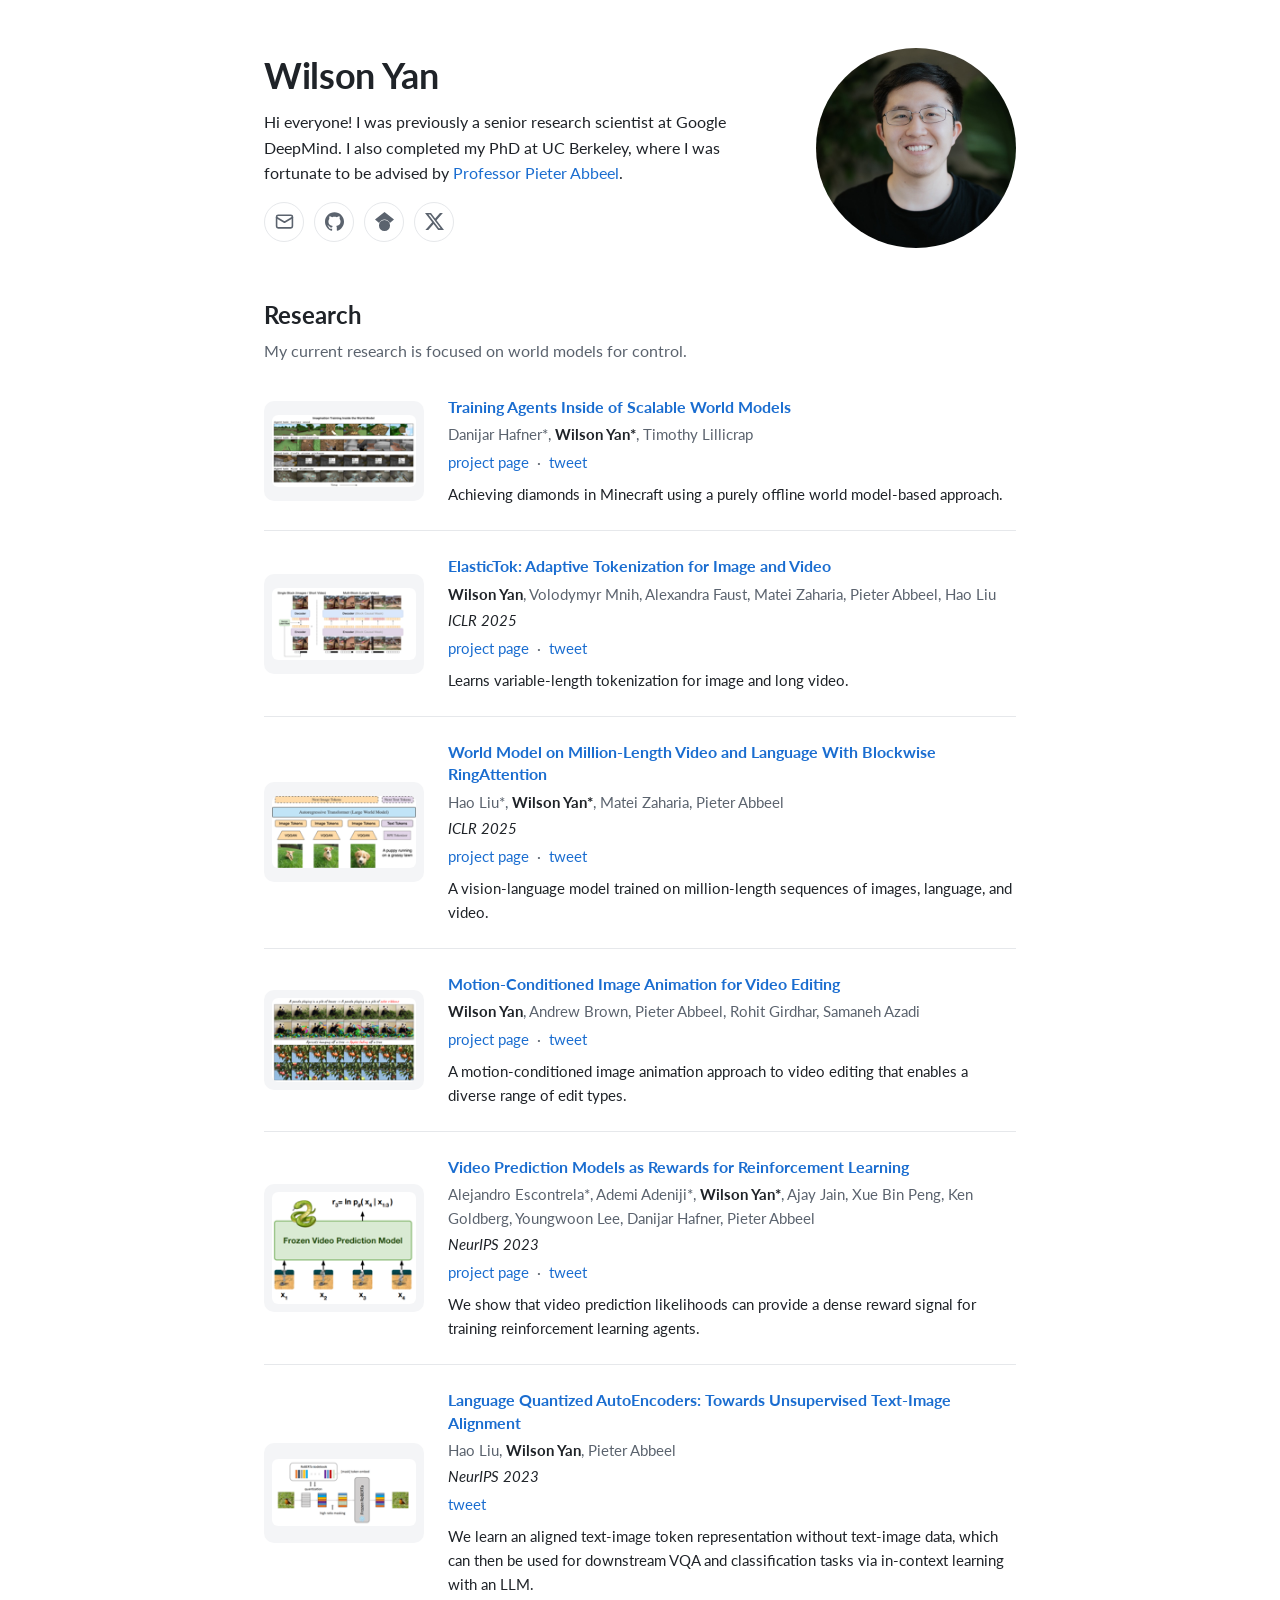
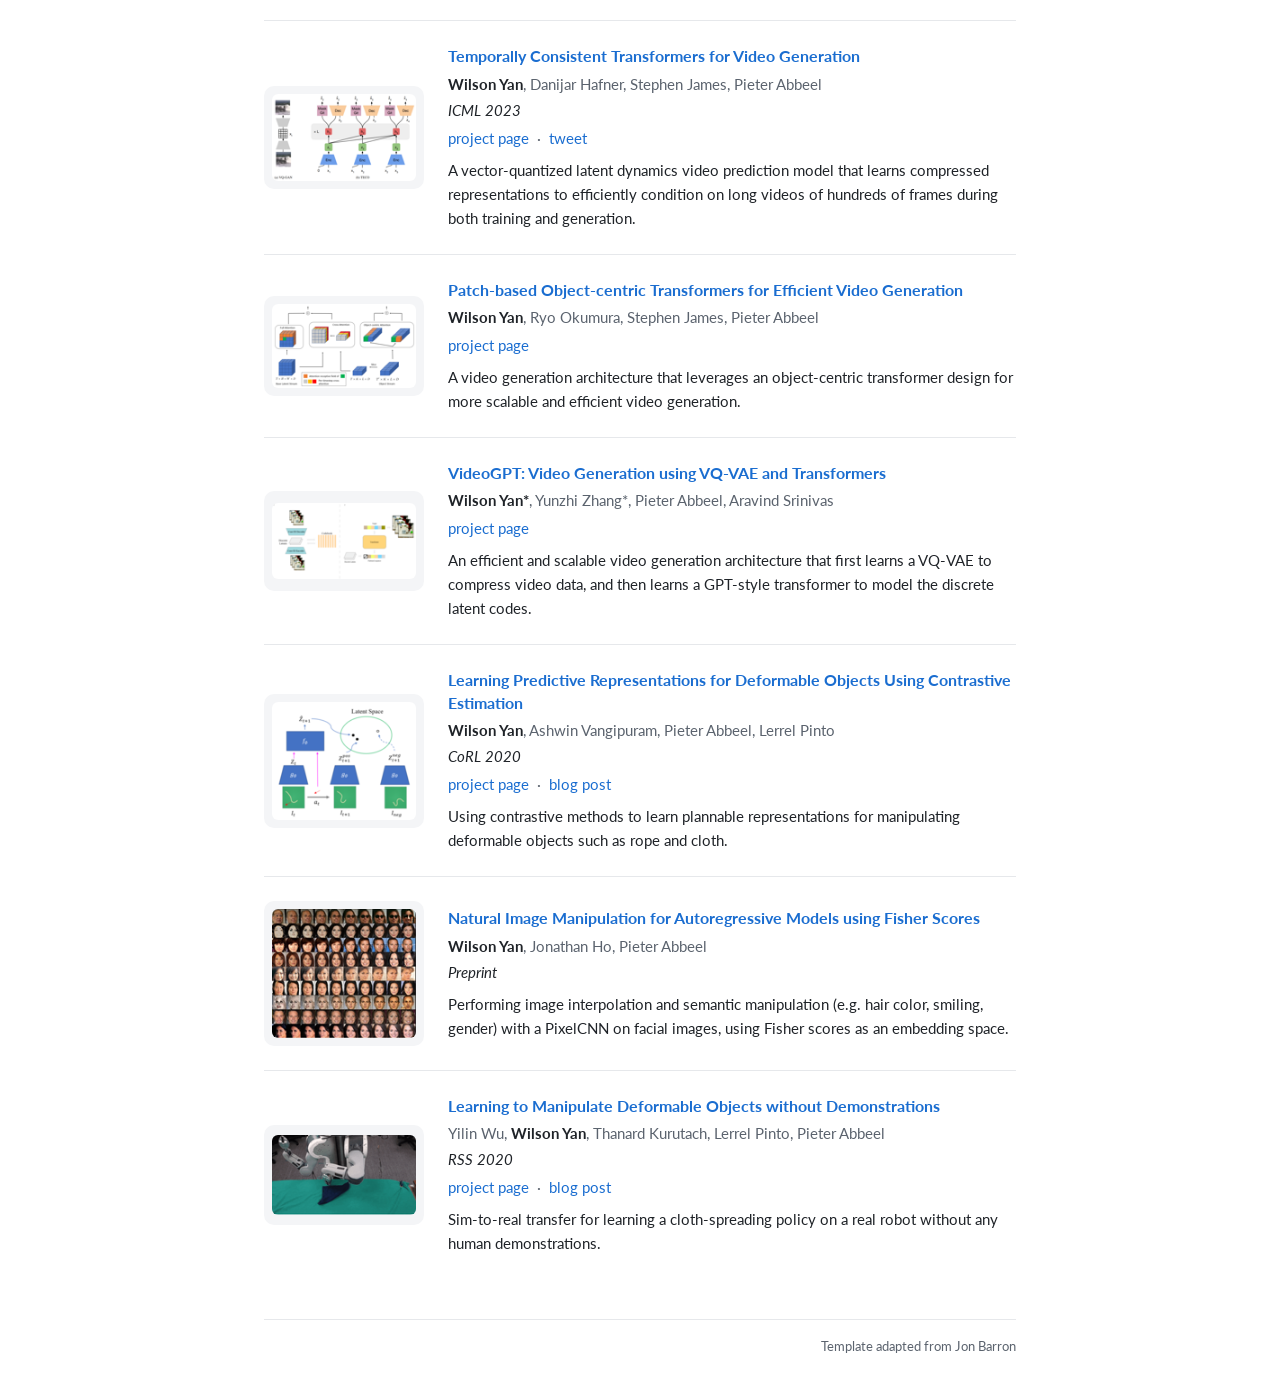
==== index.html @ 6ba3d4bd "Use icon buttons for contact links Co-Authored-By: Claude Opus 5.5 <noreply@anthropic.com>" ====
<!DOCTYPE html>
<html lang="en">
<head>
  <meta charset="UTF-8">
  <meta name="viewport" content="width=device-width, initial-scale=1">
  <title>Wilson Yan</title>
  <meta name="author" content="Wilson Yan">
  <meta name="description" content="Wilson Yan — research on world models, video generation, and control.">
  <meta name="color-scheme" content="light dark">

  <link rel="preconnect" href="https://fonts.googleapis.com">
  <link rel="preconnect" href="https://fonts.gstatic.com" crossorigin>
  <link href="https://fonts.googleapis.com/css2?family=Lato:ital,wght@0,400;0,700;1,400&display=swap" rel="stylesheet">
  <link rel="stylesheet" href="stylesheet.css">
</head>

<body>
  <main class="page">

    <header class="intro">
      <div class="intro-text">
        <h1>Wilson Yan</h1>
        <p>
          Hi everyone! I was previously a senior research scientist at Google DeepMind. I also completed my PhD at UC Berkeley, where I was fortunate to be advised by <a href="https://people.eecs.berkeley.edu/~pabbeel/">Professor Pieter Abbeel</a>.
        </p>
        <ul class="links">
          <li>
            <a href="mailto:wilson1.yan@berkeley.edu" aria-label="Email" title="Email">
              <svg viewBox="0 0 24 24" fill="none" stroke="currentColor" stroke-width="2" stroke-linecap="round" stroke-linejoin="round" aria-hidden="true"><rect x="2" y="4" width="20" height="16" rx="2"/><path d="m22 7-10 6L2 7"/></svg>
            </a>
          </li>
          <li>
            <a href="https://github.com/wilson1yan" aria-label="GitHub" title="GitHub">
              <svg viewBox="0 0 24 24" fill="currentColor" aria-hidden="true"><path d="M12 .297c-6.63 0-12 5.373-12 12 0 5.303 3.438 9.8 8.205 11.385.6.113.82-.258.82-.577 0-.285-.01-1.04-.015-2.04-3.338.724-4.042-1.61-4.042-1.61C4.422 18.07 3.633 17.7 3.633 17.7c-1.087-.744.084-.729.084-.729 1.205.084 1.838 1.236 1.838 1.236 1.07 1.835 2.809 1.305 3.495.998.108-.776.417-1.305.76-1.605-2.665-.3-5.466-1.332-5.466-5.93 0-1.31.465-2.38 1.235-3.22-.135-.303-.54-1.523.105-3.176 0 0 1.005-.322 3.3 1.23.96-.267 1.98-.399 3-.405 1.02.006 2.04.138 3 .405 2.28-1.552 3.285-1.23 3.285-1.23.645 1.653.24 2.873.12 3.176.765.84 1.23 1.91 1.23 3.22 0 4.61-2.805 5.625-5.475 5.92.42.36.81 1.096.81 2.22 0 1.606-.015 2.896-.015 3.286 0 .315.21.69.825.57C20.565 22.092 24 17.592 24 12.297c0-6.627-5.373-12-12-12"/></svg>
            </a>
          </li>
          <li>
            <a href="https://scholar.google.com/citations?user=tR2Qw0YAAAAJ&amp;hl=en" aria-label="Google Scholar" title="Google Scholar">
              <svg viewBox="0 0 24 24" fill="currentColor" aria-hidden="true"><path d="M5.242 13.769 0 9.5 12 0l12 9.5-5.242 4.269C17.548 11.249 14.978 9.5 12 9.5c-2.977 0-5.548 1.748-6.758 4.269zM12 10a7 7 0 1 0 0 14 7 7 0 0 0 0-14z"/></svg>
            </a>
          </li>
          <li>
            <a href="https://x.com/wilson1yan" aria-label="X (Twitter)" title="X (Twitter)">
              <svg viewBox="0 0 24 24" fill="currentColor" aria-hidden="true"><path d="M18.901 1.153h3.68l-8.04 9.19L24 22.846h-7.406l-5.8-7.584-6.638 7.584H.474l8.6-9.83L0 1.154h7.594l5.243 6.932ZM17.61 20.644h2.039L6.486 3.24H4.298Z"/></svg>
            </a>
          </li>
        </ul>
      </div>
      <div class="photo">
        <a href="images/WilsonYan5.jpg"><img src="images/WilsonYan5_600.jpg" alt="Photo of Wilson Yan" width="200" height="200"></a>
      </div>
    </header>

    <section>
      <h2>Research</h2>
      <p class="section-intro">My current research is focused on world models for control.</p>

      <ul class="papers">

        <li class="paper">
          <div class="thumb"><img src="images/dreamer4.png" alt="" loading="lazy"></div>
          <div class="paper-body">
            <a class="paper-title" href="https://arxiv.org/abs/2509.24527">Training Agents Inside of Scalable World Models</a>
            <p class="authors">
              <a href="https://danijar.com/">Danijar Hafner*</a>,
              <span class="me">Wilson Yan*</span>,
              <a href="https://contrastiveconvergence.net/">Timothy Lillicrap</a>
            </p>
            <p class="paper-links">
              <a href="https://danijar.com/project/dreamer4/">project page</a><a href="https://x.com/danijarh/status/1973072288351396320">tweet</a>
            </p>
            <p class="summary">Achieving diamonds in Minecraft using a purely offline world model-based approach.</p>
          </div>
        </li>

        <li class="paper">
          <div class="thumb"><img src="images/elastictok.png" alt="" loading="lazy"></div>
          <div class="paper-body">
            <a class="paper-title" href="https://arxiv.org/abs/2410.08368">ElasticTok: Adaptive Tokenization for Image and Video</a>
            <p class="authors">
              <span class="me">Wilson Yan</span>,
              <a href="https://x.com/VladMnih">Volodymyr Mnih</a>,
              <a href="https://www.afaust.info/">Alexandra Faust</a>,
              <a href="https://people.eecs.berkeley.edu/~matei/">Matei Zaharia</a>,
              <a href="https://people.eecs.berkeley.edu/~pabbeel/">Pieter Abbeel</a>,
              <a href="https://www.haoliu.site/">Hao Liu</a>
            </p>
            <p class="venue">ICLR 2025</p>
            <p class="paper-links">
              <a href="https://largeworldmodel.github.io/elastictok">project page</a><a href="https://x.com/wilson1yan/status/1845857113723326652">tweet</a>
            </p>
            <p class="summary">Learns variable-length tokenization for image and long video.</p>
          </div>
        </li>

        <li class="paper">
          <div class="thumb"><img src="images/lwm.png" alt="" loading="lazy"></div>
          <div class="paper-body">
            <a class="paper-title" href="https://arxiv.org/abs/2402.08268">World Model on Million-Length Video and Language With Blockwise RingAttention</a>
            <p class="authors">
              <a href="https://www.haoliu.site/">Hao Liu*</a>,
              <span class="me">Wilson Yan*</span>,
              <a href="https://people.eecs.berkeley.edu/~matei/">Matei Zaharia</a>,
              <a href="https://people.eecs.berkeley.edu/~pabbeel/">Pieter Abbeel</a>
            </p>
            <p class="venue">ICLR 2025</p>
            <p class="paper-links">
              <a href="https://largeworldmodel.github.io/lwm">project page</a><a href="https://twitter.com/haoliuhl/status/1757828392362389999">tweet</a>
            </p>
            <p class="summary">A vision-language model trained on million-length sequences of images, language, and video.</p>
          </div>
        </li>

        <li class="paper">
          <div class="thumb"><img src="images/MoCA.png" alt="" loading="lazy"></div>
          <div class="paper-body">
            <a class="paper-title" href="https://arxiv.org/abs/2311.18827">Motion-Conditioned Image Animation for Video Editing</a>
            <p class="authors">
              <span class="me">Wilson Yan</span>,
              <a href="https://www.robots.ox.ac.uk/~abrown/">Andrew Brown</a>,
              <a href="https://people.eecs.berkeley.edu/~pabbeel/">Pieter Abbeel</a>,
              <a href="https://rohitgirdhar.github.io/">Rohit Girdhar</a>,
              <a href="https://scholar.google.com/citations?user=X0EXfT8AAAAJ&amp;hl=en">Samaneh Azadi</a>
            </p>
            <p class="paper-links">
              <a href="https://facebookresearch.github.io/MoCA/">project page</a><a href="https://twitter.com/wilson1yan/status/1730661144803897789">tweet</a>
            </p>
            <p class="summary">A motion-conditioned image animation approach to video editing that enables a diverse range of edit types.</p>
          </div>
        </li>

        <li class="paper">
          <div class="thumb"><img src="images/VIPER.png" alt="" loading="lazy"></div>
          <div class="paper-body">
            <a class="paper-title" href="https://arxiv.org/abs/2305.14343">Video Prediction Models as Rewards for Reinforcement Learning</a>
            <p class="authors">
              <a href="https://www.escontrela.me/">Alejandro Escontrela*</a>,
              <a href="https://ademiadeniji.github.io/">Ademi Adeniji*</a>,
              <span class="me">Wilson Yan*</span>,
              <a href="https://www.ajayjain.net/">Ajay Jain</a>,
              <a href="https://xbpeng.github.io/">Xue Bin Peng</a>,
              <a href="https://goldberg.berkeley.edu/">Ken Goldberg</a>,
              <a href="https://youngwoon.github.io/">Youngwoon Lee</a>,
              <a href="https://danijar.com/">Danijar Hafner</a>,
              <a href="https://people.eecs.berkeley.edu/~pabbeel/">Pieter Abbeel</a>
            </p>
            <p class="venue">NeurIPS 2023</p>
            <p class="paper-links">
              <a href="https://www.escontrela.me/viper/">project page</a><a href="https://twitter.com/AleEscontrela/status/1661363555495710721">tweet</a>
            </p>
            <p class="summary">We show that video prediction likelihoods can provide a dense reward signal for training reinforcement learning agents.</p>
          </div>
        </li>

        <li class="paper">
          <div class="thumb"><img src="images/LQAE.png" alt="" loading="lazy"></div>
          <div class="paper-body">
            <a class="paper-title" href="https://arxiv.org/abs/2302.00902">Language Quantized AutoEncoders: Towards Unsupervised Text-Image Alignment</a>
            <p class="authors">
              <a href="https://haoliu.site/">Hao Liu</a>,
              <span class="me">Wilson Yan</span>,
              <a href="https://people.eecs.berkeley.edu/~pabbeel/">Pieter Abbeel</a>
            </p>
            <p class="venue">NeurIPS 2023</p>
            <p class="paper-links">
              <a href="https://twitter.com/haoliuhl/status/1625273748629901312">tweet</a>
            </p>
            <p class="summary">We learn an aligned text-image token representation without text-image data, which can then be used for downstream VQA and classification tasks via in-context learning with an LLM.</p>
          </div>
        </li>

        <li class="paper">
          <div class="thumb"><img src="images/TECO.png" alt="" loading="lazy"></div>
          <div class="paper-body">
            <a class="paper-title" href="https://arxiv.org/abs/2210.02396">Temporally Consistent Transformers for Video Generation</a>
            <p class="authors">
              <span class="me">Wilson Yan</span>,
              <a href="https://danijar.com/">Danijar Hafner</a>,
              <a href="https://stepjam.github.io/">Stephen James</a>,
              <a href="https://people.eecs.berkeley.edu/~pabbeel/">Pieter Abbeel</a>
            </p>
            <p class="venue">ICML 2023</p>
            <p class="paper-links">
              <a href="teco/index.html">project page</a><a href="https://twitter.com/WilsonYan8/status/1578424234727964682">tweet</a>
            </p>
            <p class="summary">A vector-quantized latent dynamics video prediction model that learns compressed representations to efficiently condition on long videos of hundreds of frames during both training and generation.</p>
          </div>
        </li>

        <li class="paper">
          <div class="thumb"><img src="images/POVT.png" alt="" loading="lazy"></div>
          <div class="paper-body">
            <a class="paper-title" href="https://arxiv.org/abs/2206.04003">Patch-based Object-centric Transformers for Efficient Video Generation</a>
            <p class="authors">
              <span class="me">Wilson Yan</span>,
              <a href="https://www.linkedin.com/in/ryo-okumura-408010119/">Ryo Okumura</a>,
              <a href="https://stepjam.github.io/">Stephen James</a>,
              <a href="https://people.eecs.berkeley.edu/~pabbeel/">Pieter Abbeel</a>
            </p>
            <p class="paper-links">
              <a href="https://sites.google.com/view/povt-public">project page</a>
            </p>
            <p class="summary">A video generation architecture that leverages an object-centric transformer design for more scalable and efficient video generation.</p>
          </div>
        </li>

        <li class="paper">
          <div class="thumb"><img src="images/VideoGPT.png" alt="" loading="lazy"></div>
          <div class="paper-body">
            <a class="paper-title" href="https://arxiv.org/abs/2104.10157">VideoGPT: Video Generation using VQ-VAE and Transformers</a>
            <p class="authors">
              <span class="me">Wilson Yan*</span>,
              <a href="https://zzyunzhi.github.io/">Yunzhi Zhang*</a>,
              <a href="https://people.eecs.berkeley.edu/~pabbeel/">Pieter Abbeel</a>,
              <a href="https://people.eecs.berkeley.edu/~aravind/">Aravind Srinivas</a>
            </p>
            <p class="paper-links">
              <a href="videogpt/index.html">project page</a>
            </p>
            <p class="summary">An efficient and scalable video generation architecture that first learns a VQ-VAE to compress video data, and then learns a GPT-style transformer to model the discrete latent codes.</p>
          </div>
        </li>

        <li class="paper">
          <div class="thumb"><img src="images/rsz_contrastive_mpc.png" alt="" loading="lazy"></div>
          <div class="paper-body">
            <a class="paper-title" href="https://arxiv.org/abs/2003.05436">Learning Predictive Representations for Deformable Objects Using Contrastive Estimation</a>
            <p class="authors">
              <span class="me">Wilson Yan</span>,
              <a href="https://www.linkedin.com/in/ashwin-vangipuram-06606116a/">Ashwin Vangipuram</a>,
              <a href="https://people.eecs.berkeley.edu/~pabbeel/">Pieter Abbeel</a>,
              <a href="https://cs.nyu.edu/~lp91/">Lerrel Pinto</a>
            </p>
            <p class="venue">CoRL 2020</p>
            <p class="paper-links">
              <a href="https://sites.google.com/view/contrastive-predictive-model/home">project page</a><a href="https://bair.berkeley.edu/blog/2020/05/05/fabrics/">blog post</a>
            </p>
            <p class="summary">Using contrastive methods to learn plannable representations for manipulating deformable objects such as rope and cloth.</p>
          </div>
        </li>

        <li class="paper">
          <div class="thumb"><img src="images/rsz_fisher_score.png" alt="" loading="lazy"></div>
          <div class="paper-body">
            <a class="paper-title" href="https://arxiv.org/abs/1912.05015">Natural Image Manipulation for Autoregressive Models using Fisher Scores</a>
            <p class="authors">
              <span class="me">Wilson Yan</span>,
              <a href="http://www.jonathanho.me/">Jonathan Ho</a>,
              <a href="https://people.eecs.berkeley.edu/~pabbeel/">Pieter Abbeel</a>
            </p>
            <p class="venue">Preprint</p>
            <p class="summary">Performing image interpolation and semantic manipulation (e.g. hair color, smiling, gender) with a PixelCNN on facial images, using Fisher scores as an embedding space.</p>
          </div>
        </li>

        <li class="paper">
          <div class="thumb"><img src="images/rsz_1deform_object.png" alt="" loading="lazy"></div>
          <div class="paper-body">
            <a class="paper-title" href="https://arxiv.org/abs/1910.13439">Learning to Manipulate Deformable Objects without Demonstrations</a>
            <p class="authors">
              <a href="http://yilinwu.net/">Yilin Wu</a>,
              <span class="me">Wilson Yan</span>,
              <a href="http://people.eecs.berkeley.edu/~thanard.kurutach/">Thanard Kurutach</a>,
              <a href="https://cs.nyu.edu/~lp91/">Lerrel Pinto</a>,
              <a href="https://people.eecs.berkeley.edu/~pabbeel/">Pieter Abbeel</a>
            </p>
            <p class="venue">RSS 2020</p>
            <p class="paper-links">
              <a href="https://sites.google.com/view/alternating-pick-and-place/home">project page</a><a href="https://bair.berkeley.edu/blog/2020/05/05/fabrics/">blog post</a>
            </p>
            <p class="summary">Sim-to-real transfer for learning a cloth-spreading policy on a real robot without any human demonstrations.</p>
          </div>
        </li>

      </ul>
    </section>

    <footer>
      Template adapted from <a href="https://jonbarron.info/">Jon Barron</a>
    </footer>

  </main>
</body>
</html>
---- stylesheet.css ----
:root {
  --bg: #ffffff;
  --text: #1f2328;
  --muted: #5b636e;
  --link: #1a6dd0;
  --link-hover: #e8841a;
  --border: #e6e8eb;
  --thumb-bg: #f4f5f7;
}

@media (prefers-color-scheme: dark) {
  :root {
    --bg: #15171a;
    --text: #e6e8eb;
    --muted: #9aa3ad;
    --link: #6aa9f0;
    --link-hover: #f2a24f;
    --border: #2a2e33;
    --thumb-bg: #1e2125;
  }
}

*,
*::before,
*::after {
  box-sizing: border-box;
}

html {
  -webkit-text-size-adjust: 100%;
}

body {
  margin: 0;
  background: var(--bg);
  color: var(--text);
  font-family: 'Lato', -apple-system, BlinkMacSystemFont, 'Segoe UI', Helvetica, Arial, sans-serif;
  font-size: 16px;
  line-height: 1.6;
}

a {
  color: var(--link);
  text-decoration: none;
  transition: color .15s ease;
}

a:hover,
a:focus {
  color: var(--link-hover);
}

img {
  max-width: 100%;
  height: auto;
  display: block;
}

.page {
  max-width: 800px;
  margin: 0 auto;
  padding: 48px 24px 40px;
}

/* ---------- Header ---------- */

.intro {
  display: flex;
  align-items: center;
  gap: 40px;
}

.intro-text {
  flex: 1;
  min-width: 0;
}

.intro h1 {
  margin: 0 0 12px;
  font-size: 36px;
  font-weight: 700;
  letter-spacing: -0.01em;
  line-height: 1.2;
}

.intro p {
  margin: 0 0 16px;
}

.photo {
  flex: 0 0 200px;
}

.photo img {
  width: 200px;
  height: 200px;
  object-fit: cover;
  border-radius: 50%;
}

.links {
  display: flex;
  flex-wrap: wrap;
  gap: 8px;
  margin: 0;
  padding: 0;
  list-style: none;
}

.links {
  gap: 10px;
}

.links a {
  display: inline-flex;
  align-items: center;
  justify-content: center;
  width: 40px;
  height: 40px;
  border: 1px solid var(--border);
  border-radius: 50%;
  color: var(--muted);
  transition: color .15s ease, border-color .15s ease, transform .15s ease;
}

.links a:hover,
.links a:focus {
  color: var(--link);
  border-color: var(--link);
  transform: translateY(-1px);
}

.links svg {
  width: 19px;
  height: 19px;
}

/* ---------- Sections ---------- */

h2 {
  margin: 48px 0 4px;
  font-size: 24px;
  font-weight: 700;
}

.section-intro {
  margin: 0 0 8px;
  color: var(--muted);
}

/* ---------- Papers ---------- */

.papers {
  list-style: none;
  margin: 0;
  padding: 0;
}

.paper {
  display: flex;
  align-items: center;
  gap: 24px;
  padding: 24px 0;
  border-bottom: 1px solid var(--border);
}

.paper:last-child {
  border-bottom: none;
}

.thumb {
  flex: 0 0 160px;
  display: flex;
  align-items: center;
  justify-content: center;
  min-height: 100px;
  padding: 8px;
  background: var(--thumb-bg);
  border-radius: 10px;
}

.thumb img {
  width: 160px;
  max-width: 100%;
  border-radius: 6px;
}

.paper-body {
  flex: 1;
  min-width: 0;
  font-size: 15px;
}

.paper-title {
  display: block;
  margin-bottom: 4px;
  font-size: 16px;
  font-weight: 700;
  line-height: 1.4;
}

.authors {
  margin: 0;
  color: var(--muted);
}

.authors a {
  color: inherit;
}

.authors a:hover,
.authors a:focus {
  color: var(--link-hover);
}

.authors .me {
  color: var(--text);
  font-weight: 700;
}

.venue {
  margin: 2px 0 0;
  font-style: italic;
}

.paper-links {
  margin: 4px 0 0;
}

.paper-links a + a::before {
  content: "·";
  display: inline-block;
  margin: 0 8px;
  color: var(--muted);
}

.summary {
  margin: 8px 0 0;
}

/* ---------- Footer ---------- */

footer {
  margin-top: 40px;
  padding-top: 16px;
  border-top: 1px solid var(--border);
  font-size: 13px;
  color: var(--muted);
  text-align: right;
}

footer a {
  color: inherit;
}

/* ---------- Narrow screens ---------- */

@media (max-width: 640px) {
  .page {
    padding: 32px 16px 32px;
  }

  .intro {
    flex-direction: column-reverse;
    text-align: center;
    gap: 20px;
  }

  .intro h1 {
    font-size: 30px;
  }

  .photo {
    flex-basis: auto;
  }

  .photo img {
    width: 150px;
    height: 150px;
  }

  .links {
    justify-content: center;
  }

  h2 {
    margin-top: 40px;
  }

  .paper {
    flex-direction: column;
    align-items: flex-start;
    gap: 14px;
    padding: 20px 0;
  }

  .thumb {
    flex-basis: auto;
    width: 100%;
    min-height: 0;
  }
}
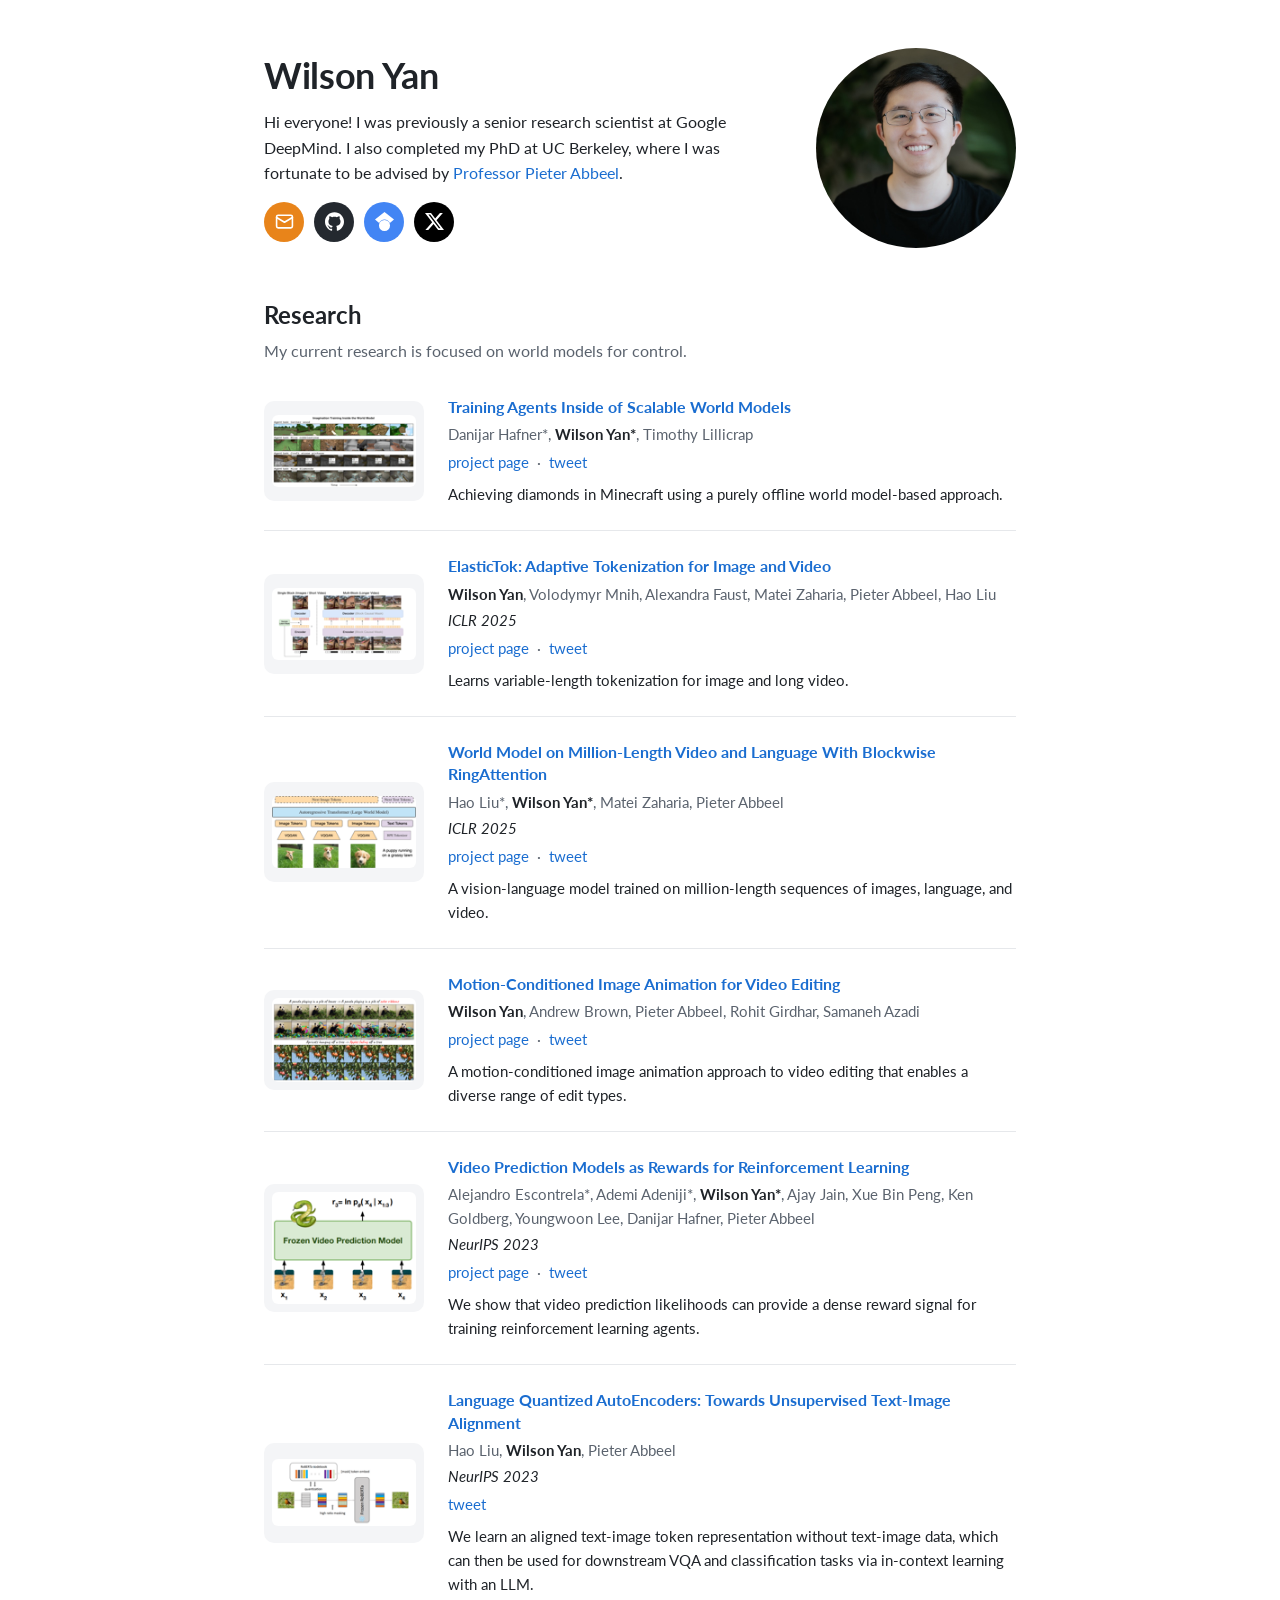
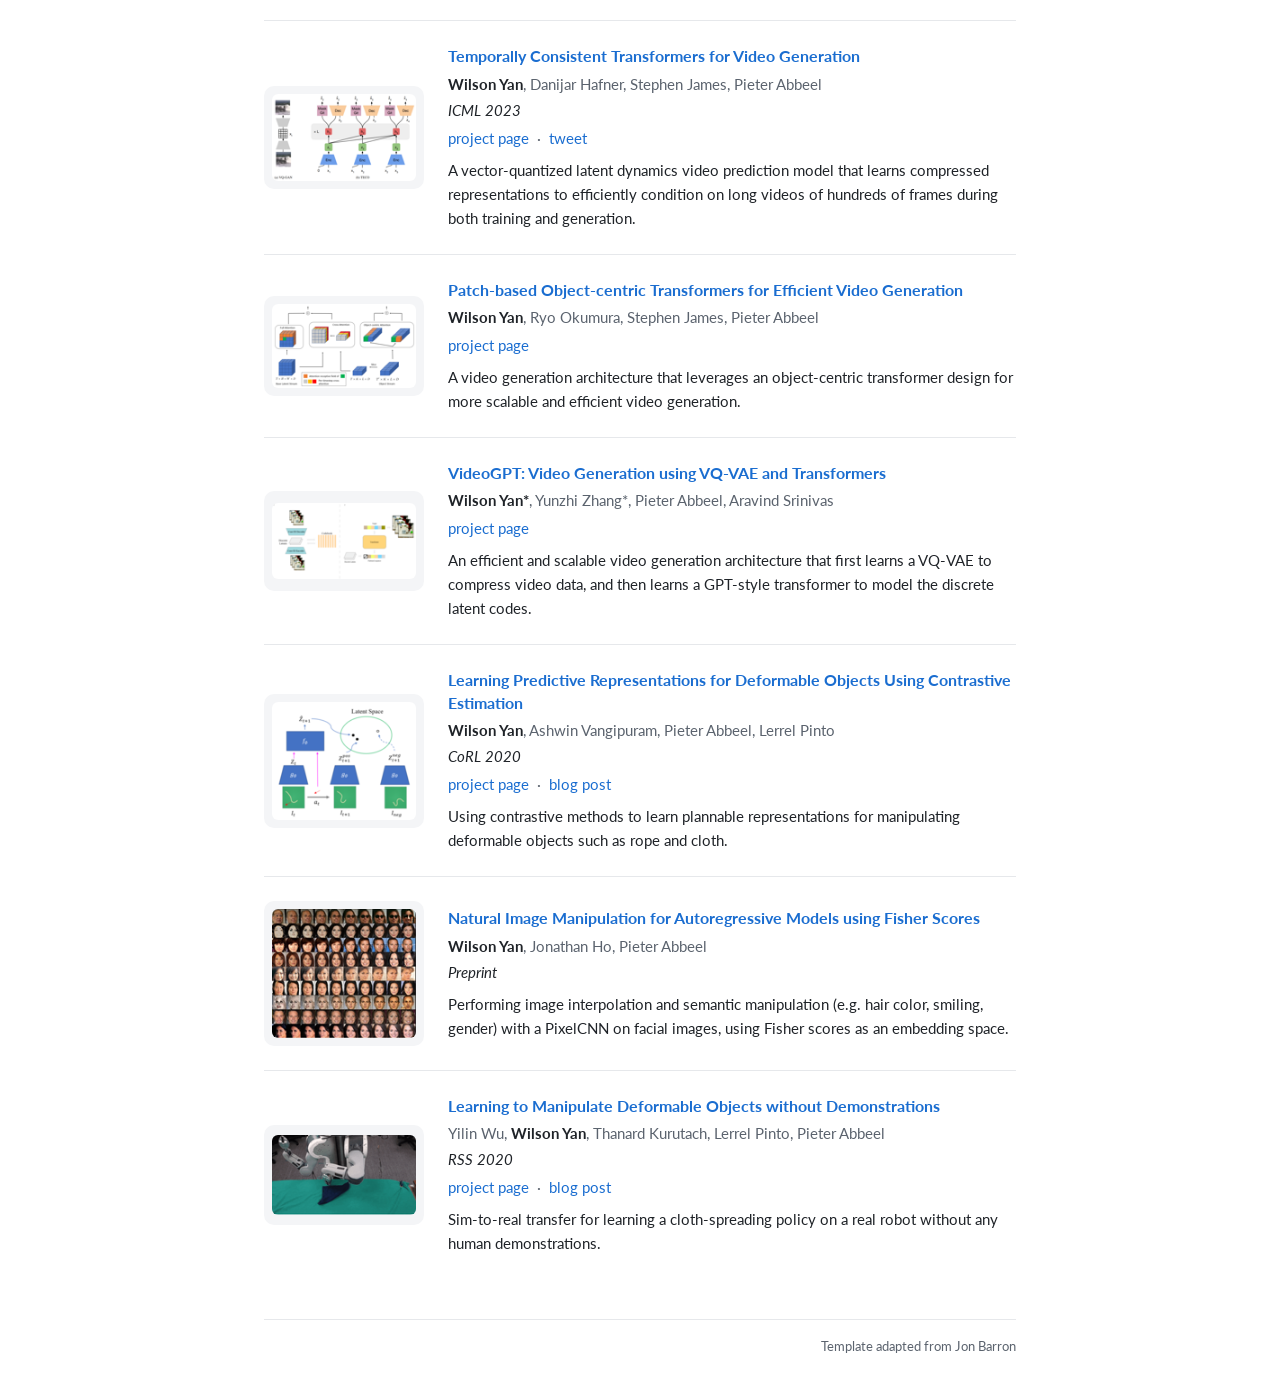
==== commit b4b2a531: "Color contact icons with brand colors Co-Authored-By: Claude Opus 5.5 <noreply@anthropic.com>" ====
--- a/index.html
+++ b/index.html
@@ -25,22 +25,22 @@
         </p>
         <ul class="links">
           <li>
-            <a href="mailto:wilson1.yan@berkeley.edu" aria-label="Email" title="Email">
+            <a class="icon-mail" href="mailto:wilson1.yan@berkeley.edu" aria-label="Email" title="Email">
               <svg viewBox="0 0 24 24" fill="none" stroke="currentColor" stroke-width="2" stroke-linecap="round" stroke-linejoin="round" aria-hidden="true"><rect x="2" y="4" width="20" height="16" rx="2"/><path d="m22 7-10 6L2 7"/></svg>
             </a>
           </li>
           <li>
-            <a href="https://github.com/wilson1yan" aria-label="GitHub" title="GitHub">
+            <a class="icon-github" href="https://github.com/wilson1yan" aria-label="GitHub" title="GitHub">
               <svg viewBox="0 0 24 24" fill="currentColor" aria-hidden="true"><path d="M12 .297c-6.63 0-12 5.373-12 12 0 5.303 3.438 9.8 8.205 11.385.6.113.82-.258.82-.577 0-.285-.01-1.04-.015-2.04-3.338.724-4.042-1.61-4.042-1.61C4.422 18.07 3.633 17.7 3.633 17.7c-1.087-.744.084-.729.084-.729 1.205.084 1.838 1.236 1.838 1.236 1.07 1.835 2.809 1.305 3.495.998.108-.776.417-1.305.76-1.605-2.665-.3-5.466-1.332-5.466-5.93 0-1.31.465-2.38 1.235-3.22-.135-.303-.54-1.523.105-3.176 0 0 1.005-.322 3.3 1.23.96-.267 1.98-.399 3-.405 1.02.006 2.04.138 3 .405 2.28-1.552 3.285-1.23 3.285-1.23.645 1.653.24 2.873.12 3.176.765.84 1.23 1.91 1.23 3.22 0 4.61-2.805 5.625-5.475 5.92.42.36.81 1.096.81 2.22 0 1.606-.015 2.896-.015 3.286 0 .315.21.69.825.57C20.565 22.092 24 17.592 24 12.297c0-6.627-5.373-12-12-12"/></svg>
             </a>
           </li>
           <li>
-            <a href="https://scholar.google.com/citations?user=tR2Qw0YAAAAJ&amp;hl=en" aria-label="Google Scholar" title="Google Scholar">
+            <a class="icon-scholar" href="https://scholar.google.com/citations?user=tR2Qw0YAAAAJ&amp;hl=en" aria-label="Google Scholar" title="Google Scholar">
               <svg viewBox="0 0 24 24" fill="currentColor" aria-hidden="true"><path d="M5.242 13.769 0 9.5 12 0l12 9.5-5.242 4.269C17.548 11.249 14.978 9.5 12 9.5c-2.977 0-5.548 1.748-6.758 4.269zM12 10a7 7 0 1 0 0 14 7 7 0 0 0 0-14z"/></svg>
             </a>
           </li>
           <li>
-            <a href="https://x.com/wilson1yan" aria-label="X (Twitter)" title="X (Twitter)">
+            <a class="icon-x" href="https://x.com/wilson1yan" aria-label="X (Twitter)" title="X (Twitter)">
               <svg viewBox="0 0 24 24" fill="currentColor" aria-hidden="true"><path d="M18.901 1.153h3.68l-8.04 9.19L24 22.846h-7.406l-5.8-7.584-6.638 7.584H.474l8.6-9.83L0 1.154h7.594l5.243 6.932ZM17.61 20.644h2.039L6.486 3.24H4.298Z"/></svg>
             </a>
           </li>
--- a/stylesheet.css
+++ b/stylesheet.css
@@ -112,22 +112,37 @@
 }
 
 .links a {
+  --brand: #5b636e;
   display: inline-flex;
   align-items: center;
   justify-content: center;
   width: 40px;
   height: 40px;
-  border: 1px solid var(--border);
+  border: 1px solid transparent;
   border-radius: 50%;
-  color: var(--muted);
-  transition: color .15s ease, border-color .15s ease, transform .15s ease;
+  background: var(--brand);
+  color: #fff;
+  transition: transform .15s ease, box-shadow .15s ease, filter .15s ease;
 }
 
 .links a:hover,
 .links a:focus {
-  color: var(--link);
-  border-color: var(--link);
-  transform: translateY(-1px);
+  color: #fff;
+  transform: translateY(-2px);
+  box-shadow: 0 4px 12px rgba(0, 0, 0, .2);
+  filter: brightness(1.1);
+}
+
+.links .icon-mail    { --brand: #e8841a; }
+.links .icon-github  { --brand: #24292f; }
+.links .icon-scholar { --brand: #4285f4; }
+.links .icon-x       { --brand: #000000; }
+
+@media (prefers-color-scheme: dark) {
+  .links .icon-github,
+  .links .icon-x {
+    border-color: #4a5058;
+  }
 }
 
 .links svg {
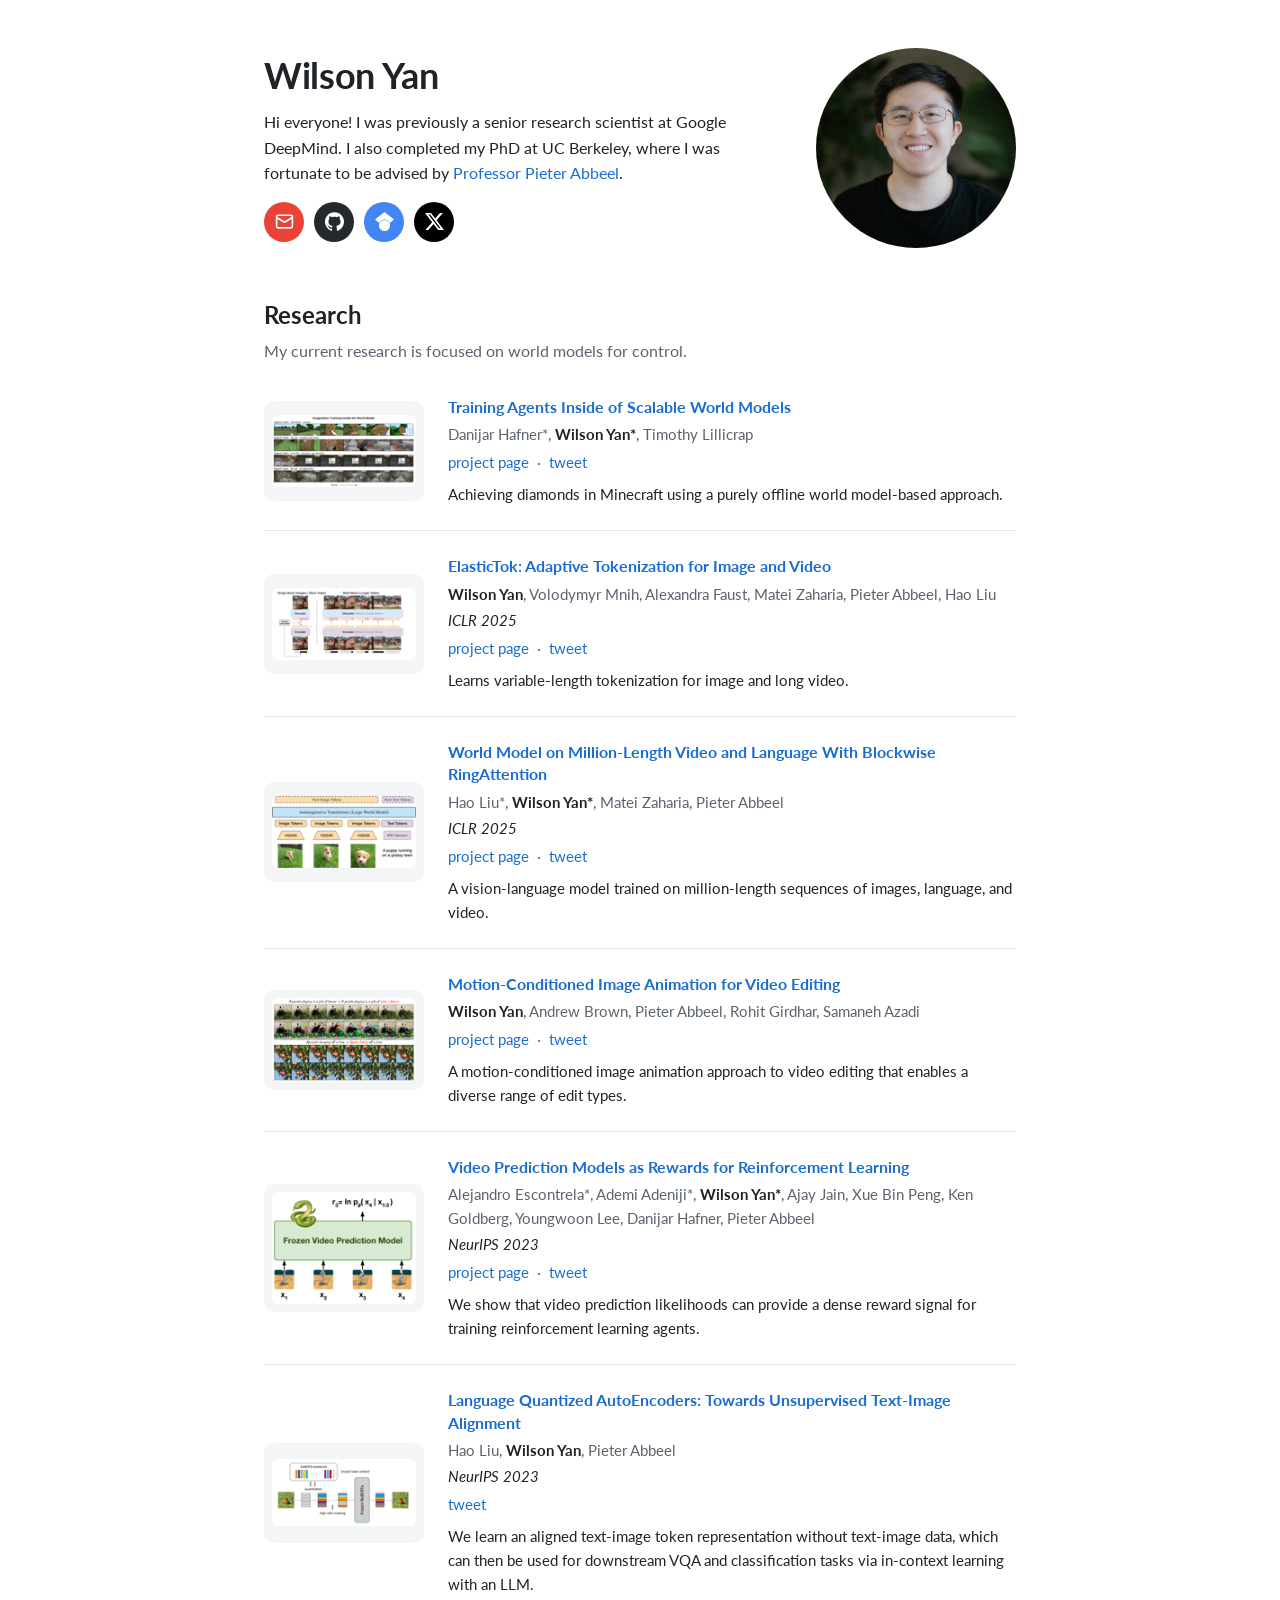
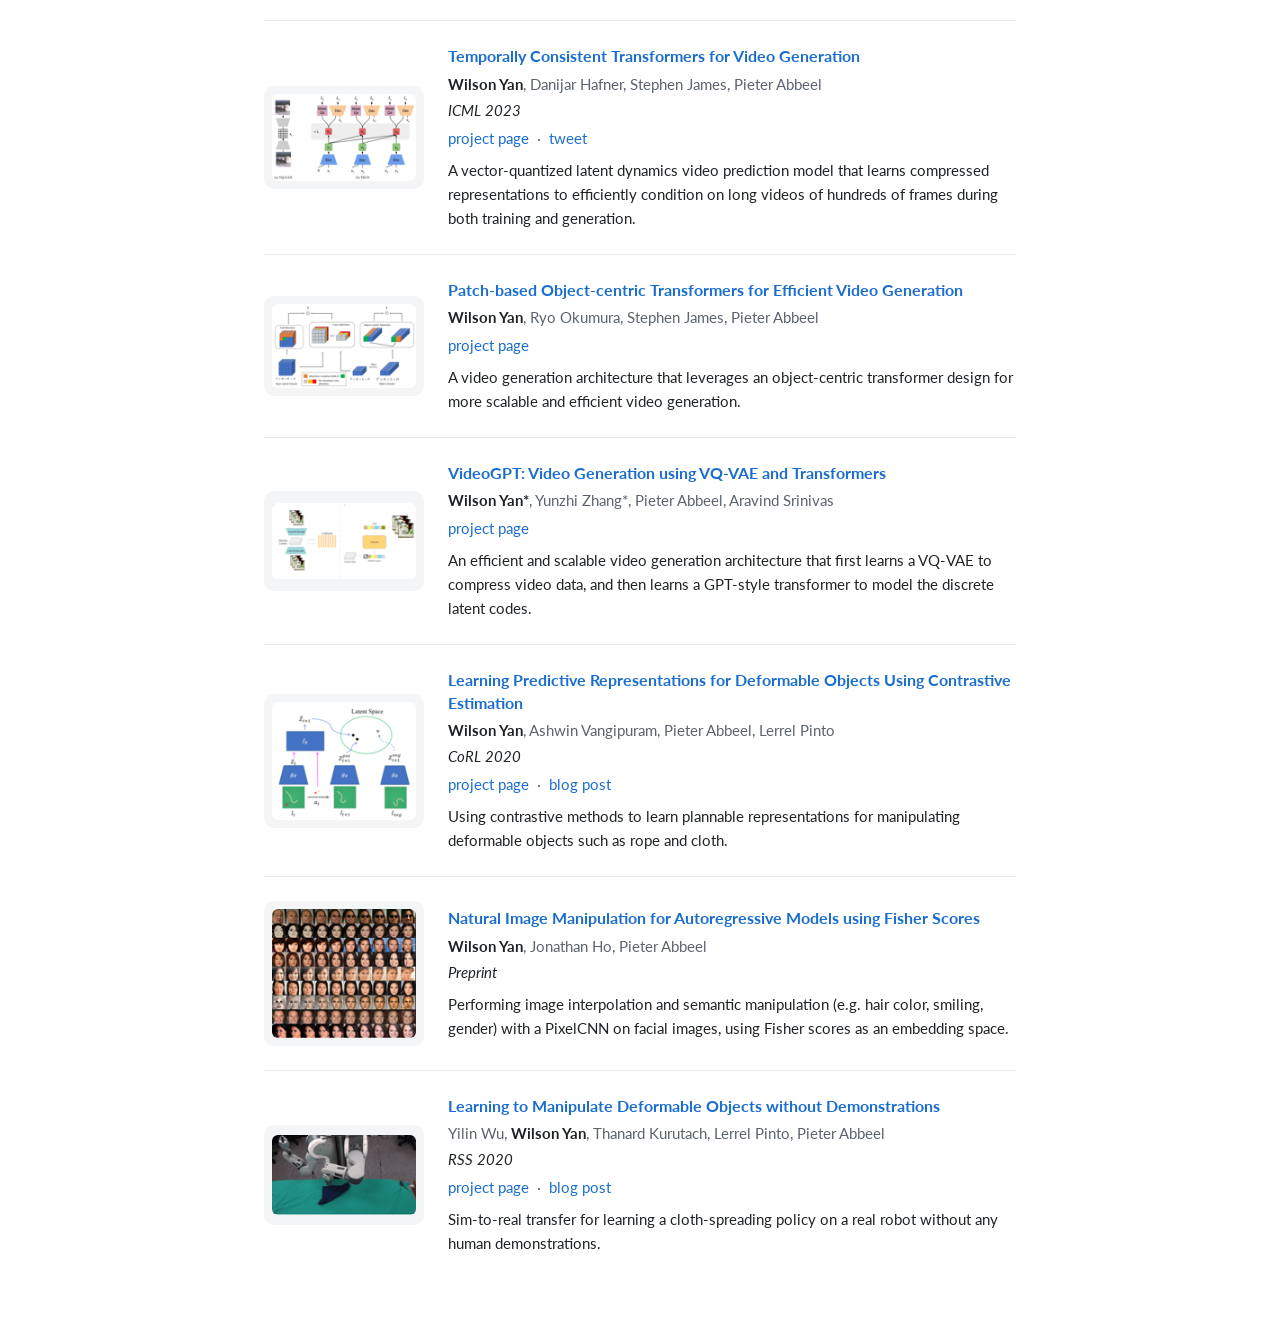
==== commit c9eb89d1: "Remove template credit footer Co-Authored-By: Claude Opus 5.5 <noreply@anthropic.com>" ====
--- a/index.html
+++ b/index.html
@@ -275,10 +275,6 @@
       </ul>
     </section>
 
-    <footer>
-      Template adapted from <a href="https://jonbarron.info/">Jon Barron</a>
-    </footer>
-
   </main>
 </body>
 </html>
--- a/stylesheet.css
+++ b/stylesheet.css
@@ -133,7 +133,7 @@
   filter: brightness(1.1);
 }
 
-.links .icon-mail    { --brand: #e8841a; }
+.links .icon-mail    { --brand: #ea4335; }
 .links .icon-github  { --brand: #24292f; }
 .links .icon-scholar { --brand: #4285f4; }
 .links .icon-x       { --brand: #000000; }
@@ -253,21 +253,6 @@
   margin: 8px 0 0;
 }
 
-/* ---------- Footer ---------- */
-
-footer {
-  margin-top: 40px;
-  padding-top: 16px;
-  border-top: 1px solid var(--border);
-  font-size: 13px;
-  color: var(--muted);
-  text-align: right;
-}
-
-footer a {
-  color: inherit;
-}
-
 /* ---------- Narrow screens ---------- */
 
 @media (max-width: 640px) {
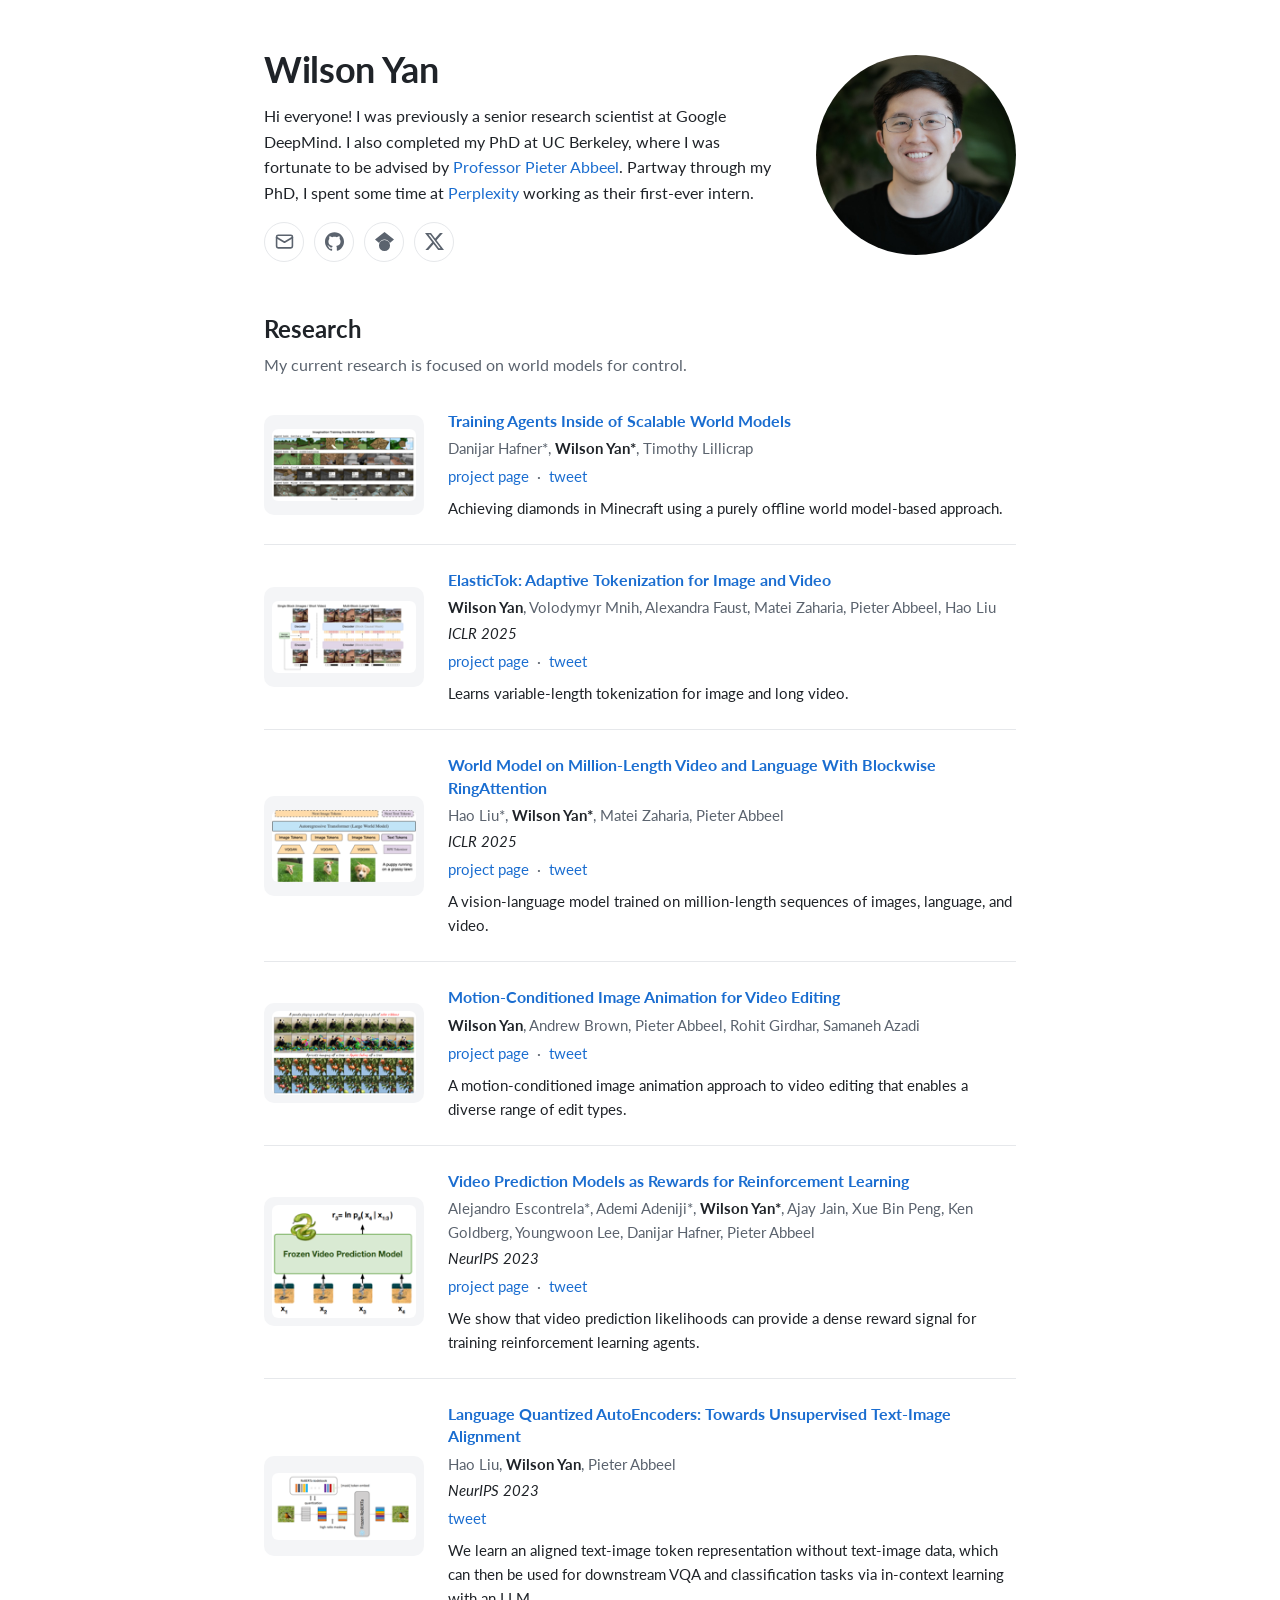
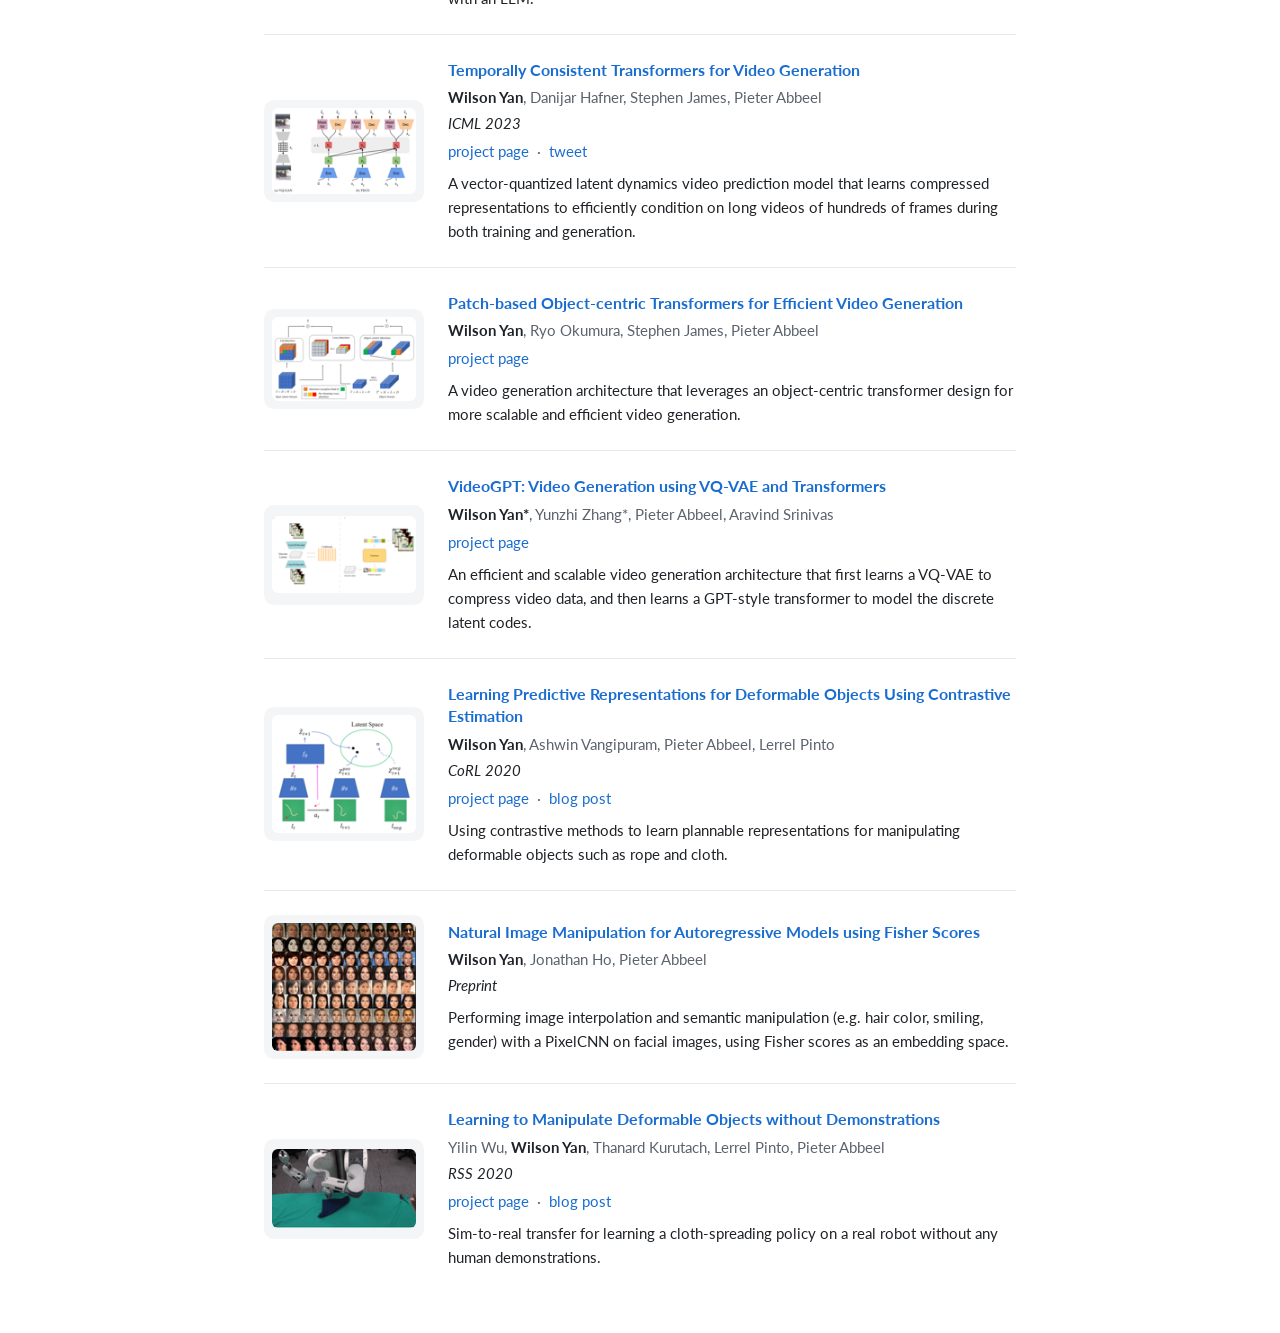
==== commit 76b6608d: "Mention Perplexity internship in intro Co-Authored-By: Claude Opus 5.5 <noreply@anthropic.com>" ====
--- a/index.html
+++ b/index.html
@@ -21,7 +21,7 @@
       <div class="intro-text">
         <h1>Wilson Yan</h1>
         <p>
-          Hi everyone! I was previously a senior research scientist at Google DeepMind. I also completed my PhD at UC Berkeley, where I was fortunate to be advised by <a href="https://people.eecs.berkeley.edu/~pabbeel/">Professor Pieter Abbeel</a>.
+          Hi everyone! I was previously a senior research scientist at Google DeepMind. I also completed my PhD at UC Berkeley, where I was fortunate to be advised by <a href="https://people.eecs.berkeley.edu/~pabbeel/">Professor Pieter Abbeel</a>. Partway through my PhD, I spent some time at <a href="https://www.perplexity.ai/">Perplexity</a> working as their first-ever intern.
         </p>
         <ul class="links">
           <li>
--- a/stylesheet.css
+++ b/stylesheet.css
@@ -112,37 +112,22 @@
 }
 
 .links a {
-  --brand: #5b636e;
   display: inline-flex;
   align-items: center;
   justify-content: center;
   width: 40px;
   height: 40px;
-  border: 1px solid transparent;
+  border: 1px solid var(--border);
   border-radius: 50%;
-  background: var(--brand);
-  color: #fff;
-  transition: transform .15s ease, box-shadow .15s ease, filter .15s ease;
+  color: var(--muted);
+  transition: color .15s ease, border-color .15s ease, transform .15s ease;
 }
 
 .links a:hover,
 .links a:focus {
-  color: #fff;
-  transform: translateY(-2px);
-  box-shadow: 0 4px 12px rgba(0, 0, 0, .2);
-  filter: brightness(1.1);
-}
-
-.links .icon-mail    { --brand: #ea4335; }
-.links .icon-github  { --brand: #24292f; }
-.links .icon-scholar { --brand: #4285f4; }
-.links .icon-x       { --brand: #000000; }
-
-@media (prefers-color-scheme: dark) {
-  .links .icon-github,
-  .links .icon-x {
-    border-color: #4a5058;
-  }
+  color: var(--link);
+  border-color: var(--link);
+  transform: translateY(-1px);
 }
 
 .links svg {
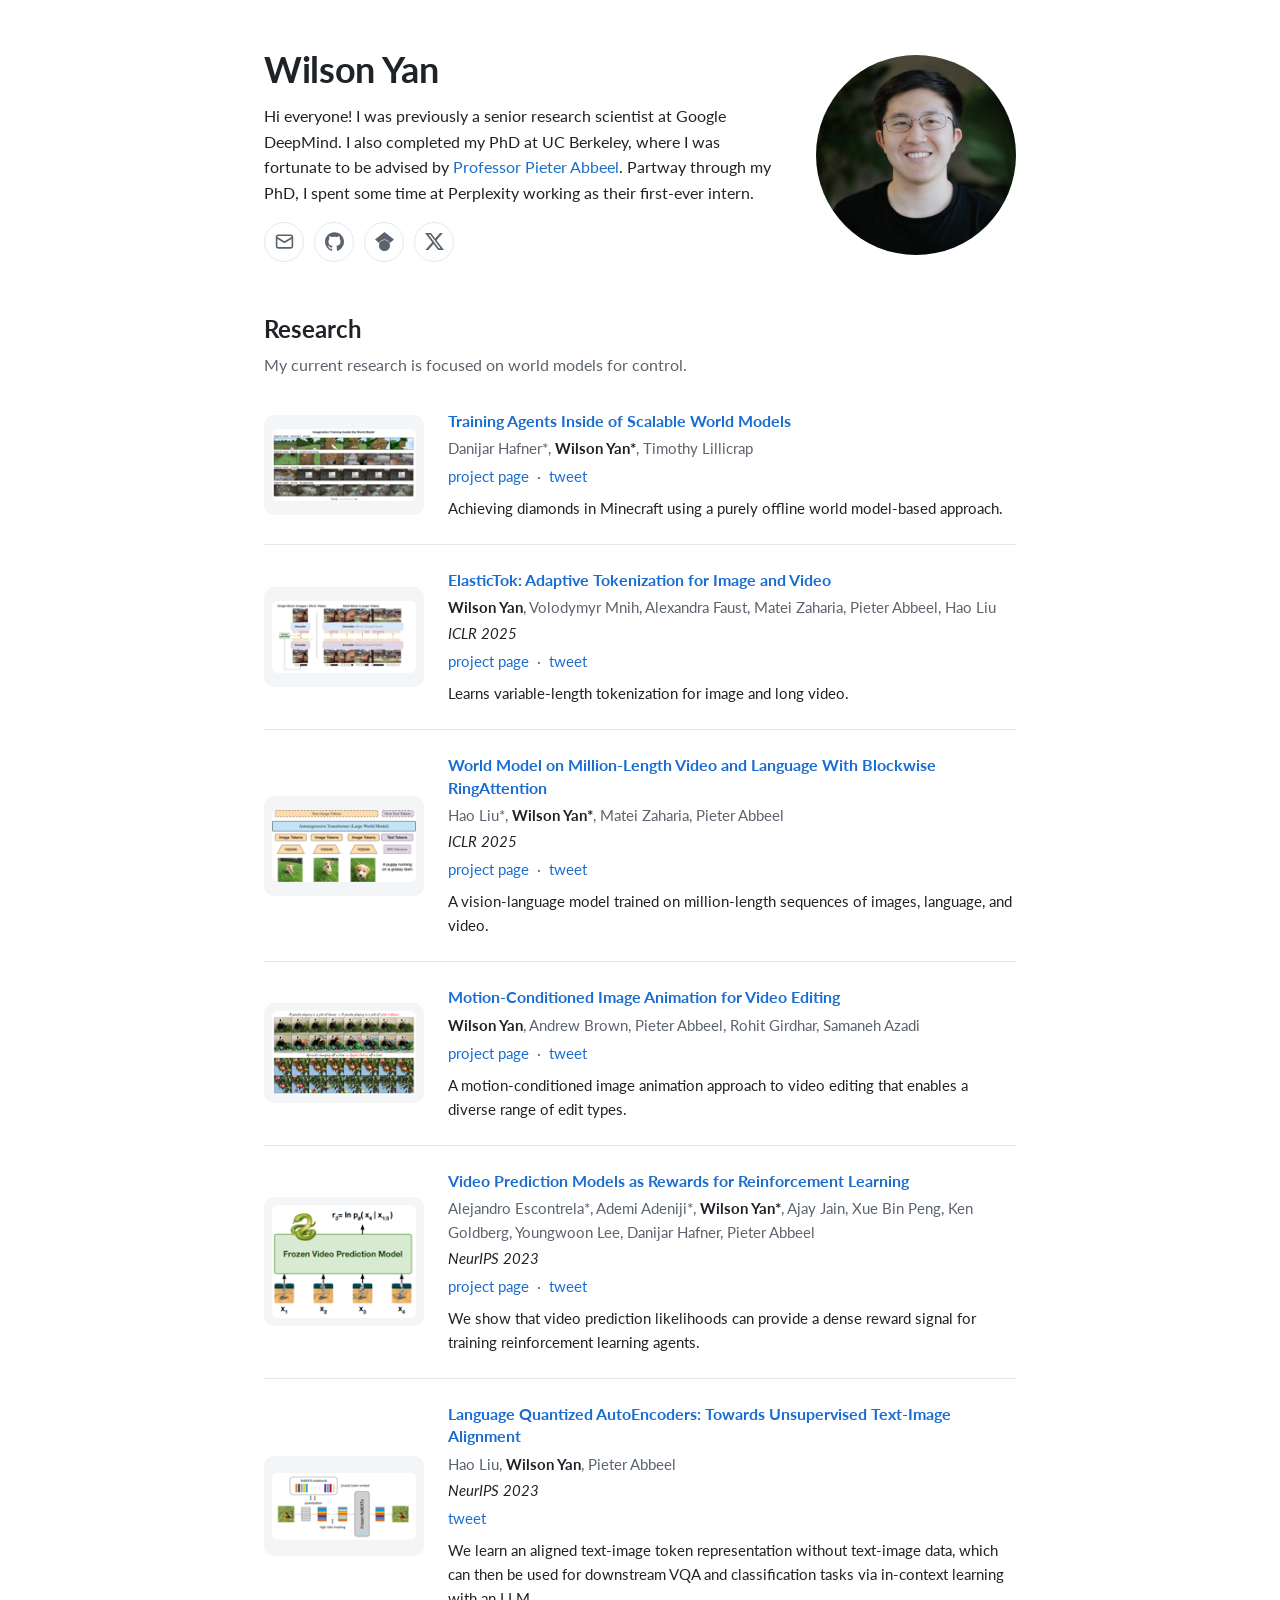
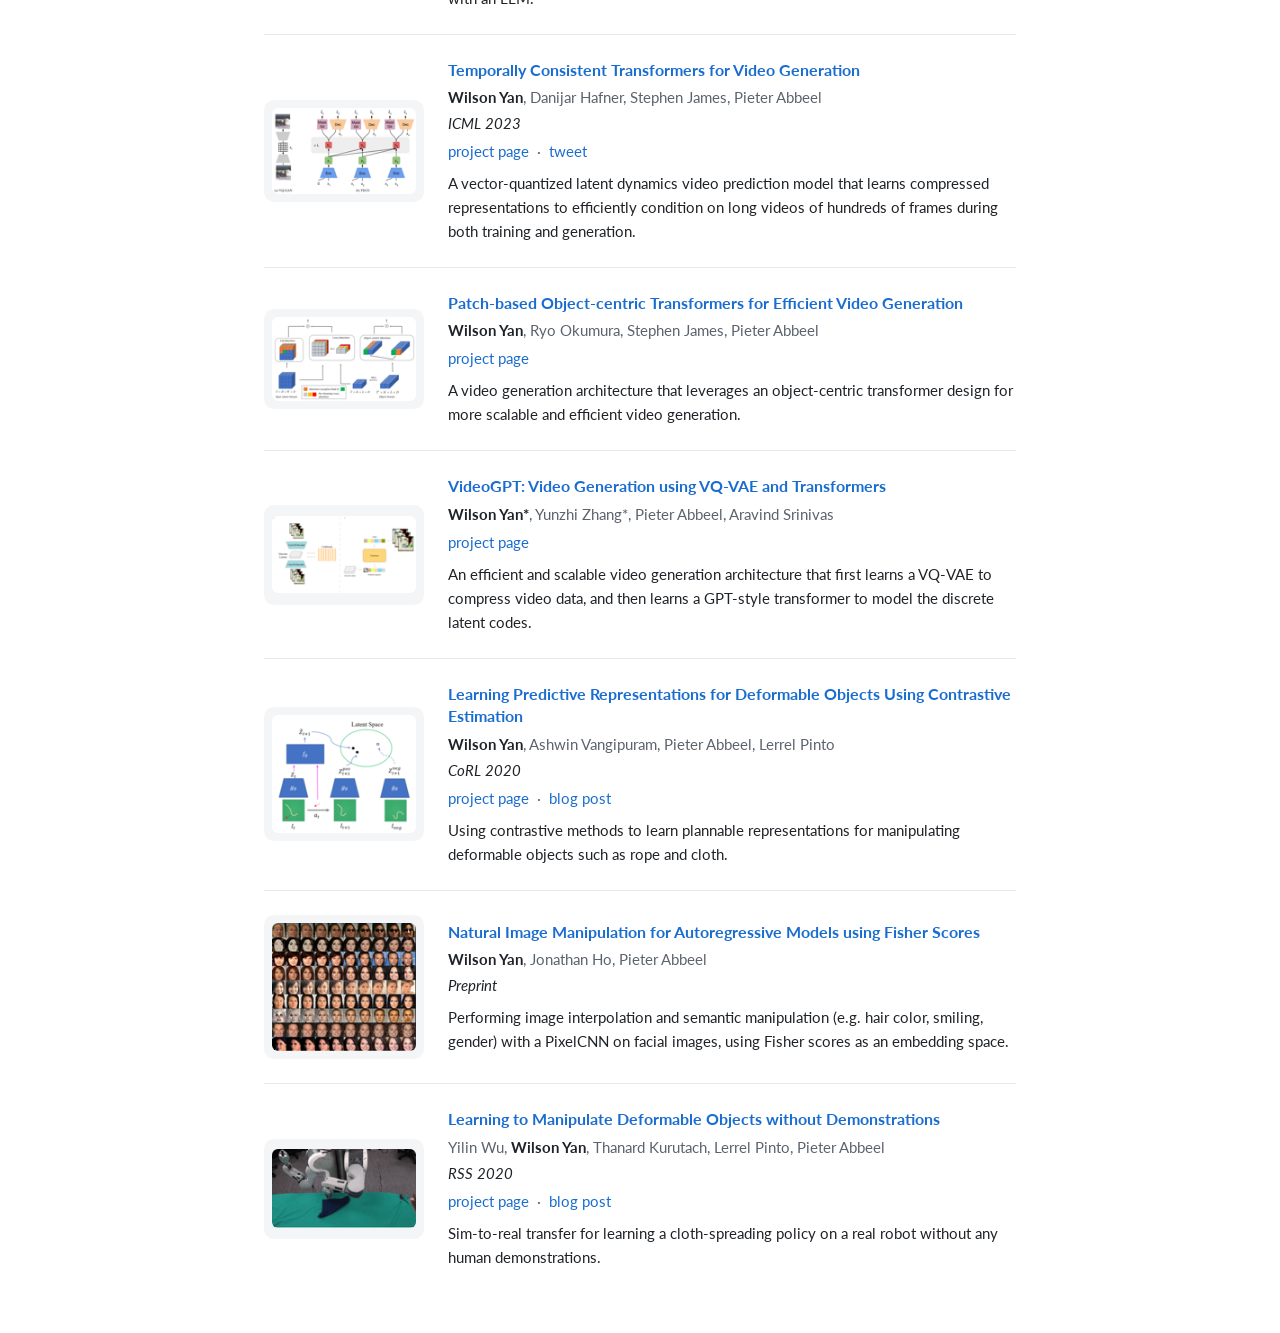
==== commit b77eb7ba: "Remove Perplexity link Co-Authored-By: Claude Opus 5.5 <noreply@anthropic.com>" ====
--- a/index.html
+++ b/index.html
@@ -21,7 +21,7 @@
       <div class="intro-text">
         <h1>Wilson Yan</h1>
         <p>
-          Hi everyone! I was previously a senior research scientist at Google DeepMind. I also completed my PhD at UC Berkeley, where I was fortunate to be advised by <a href="https://people.eecs.berkeley.edu/~pabbeel/">Professor Pieter Abbeel</a>. Partway through my PhD, I spent some time at <a href="https://www.perplexity.ai/">Perplexity</a> working as their first-ever intern.
+          Hi everyone! I was previously a senior research scientist at Google DeepMind. I also completed my PhD at UC Berkeley, where I was fortunate to be advised by <a href="https://people.eecs.berkeley.edu/~pabbeel/">Professor Pieter Abbeel</a>. Partway through my PhD, I spent some time at Perplexity working as their first-ever intern.
         </p>
         <ul class="links">
           <li>
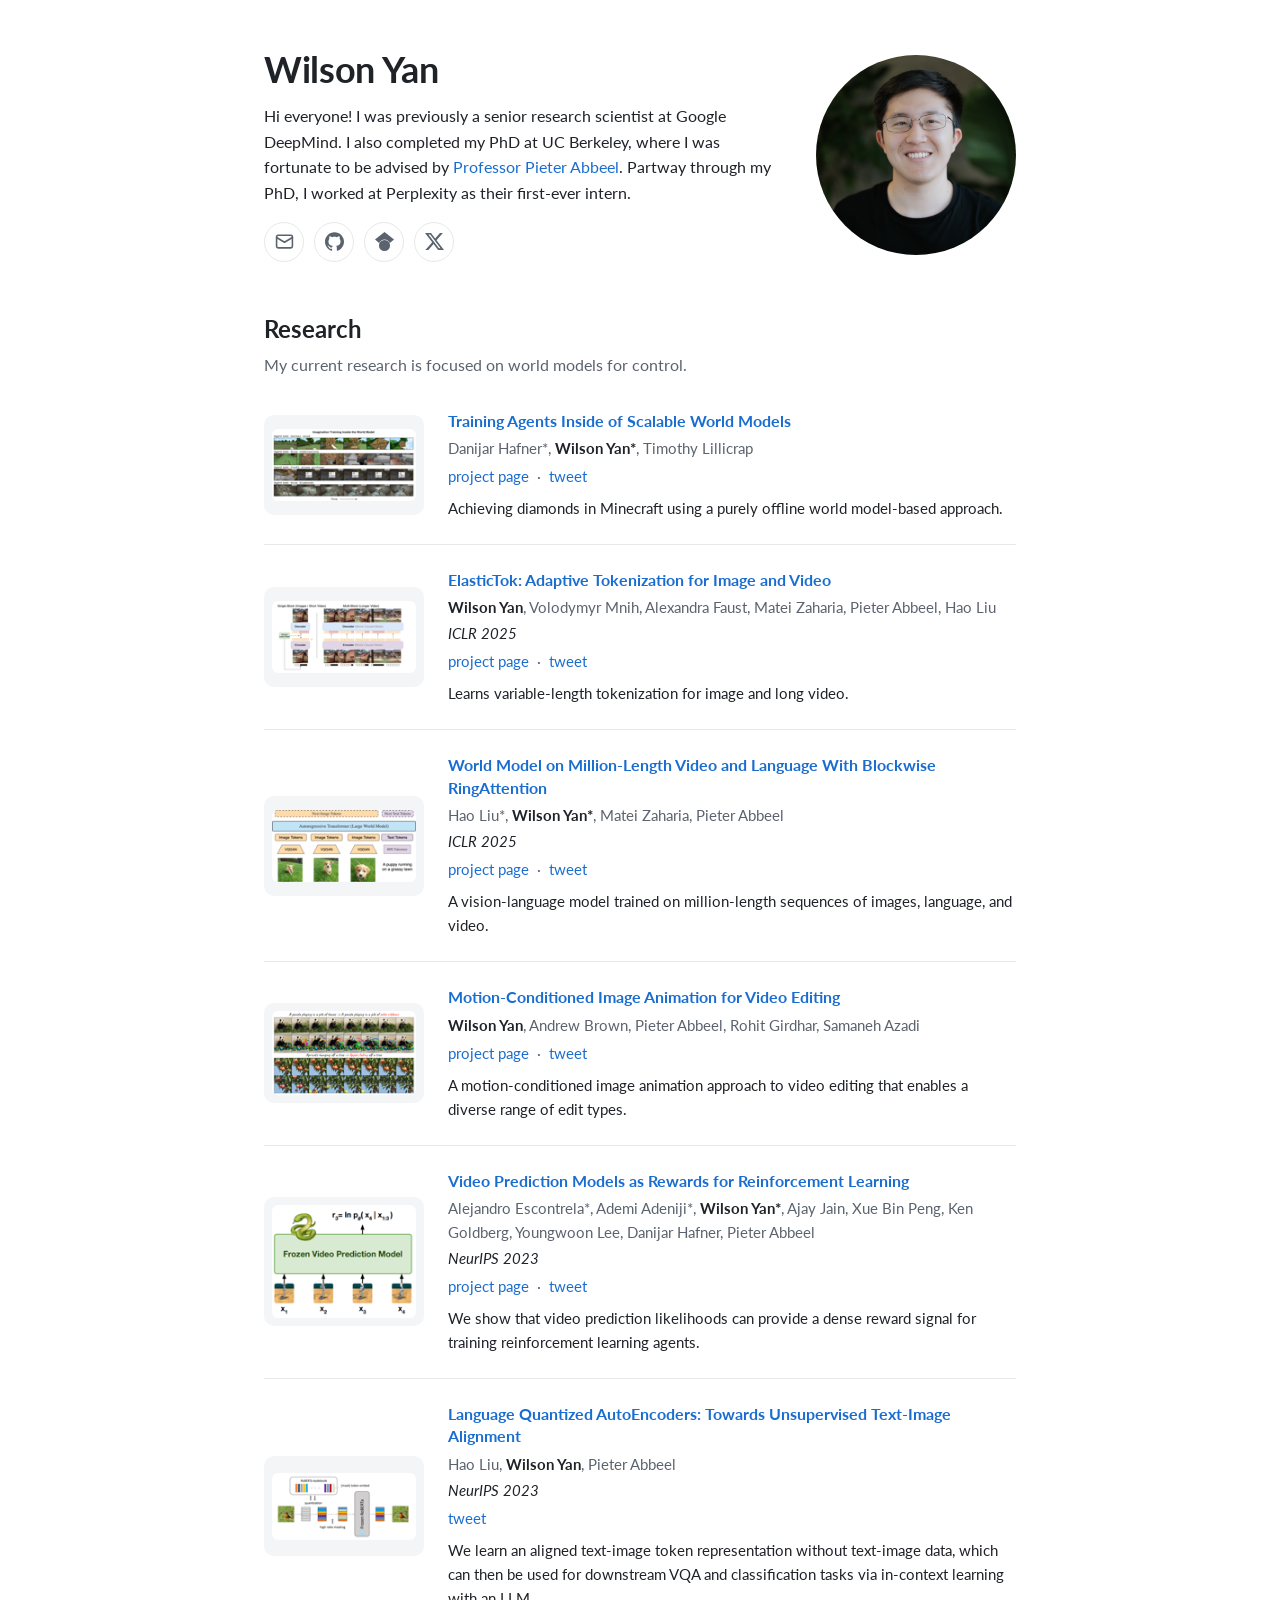
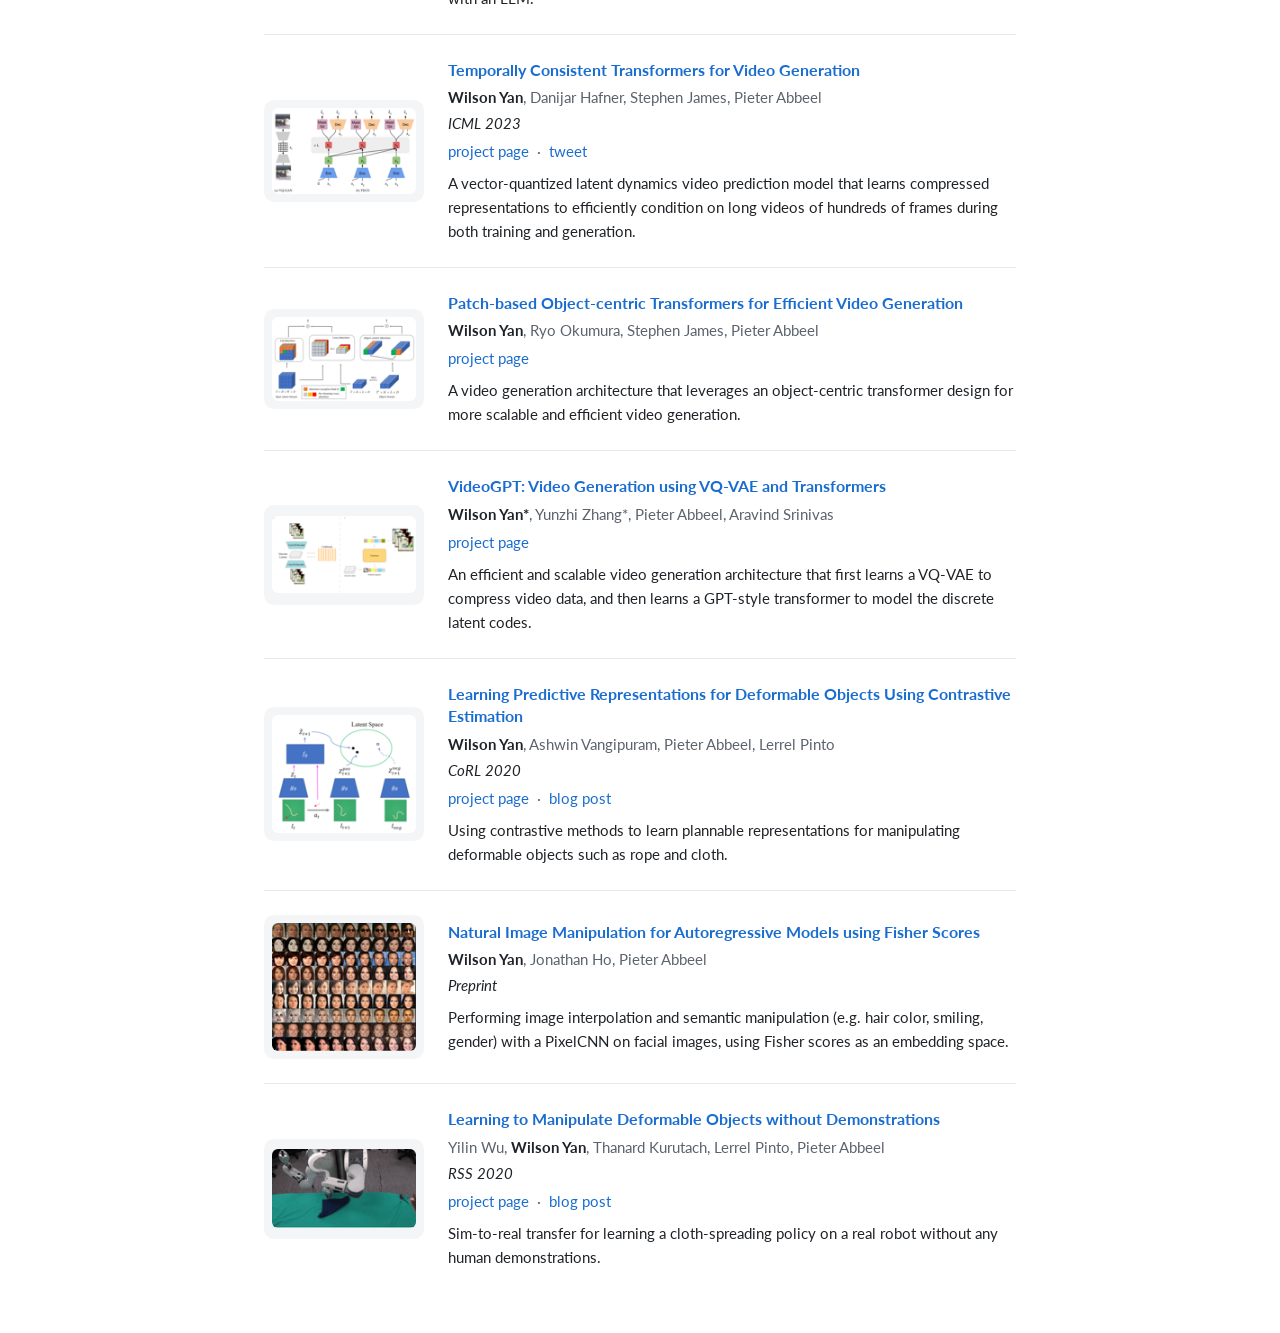
==== commit aa01c019: "Reword Perplexity sentence Co-Authored-By: Claude Opus 5.5 <noreply@anthropic.com>" ====
--- a/index.html
+++ b/index.html
@@ -21,7 +21,7 @@
       <div class="intro-text">
         <h1>Wilson Yan</h1>
         <p>
-          Hi everyone! I was previously a senior research scientist at Google DeepMind. I also completed my PhD at UC Berkeley, where I was fortunate to be advised by <a href="https://people.eecs.berkeley.edu/~pabbeel/">Professor Pieter Abbeel</a>. Partway through my PhD, I spent some time at Perplexity working as their first-ever intern.
+          Hi everyone! I was previously a senior research scientist at Google DeepMind. I also completed my PhD at UC Berkeley, where I was fortunate to be advised by <a href="https://people.eecs.berkeley.edu/~pabbeel/">Professor Pieter Abbeel</a>. Partway through my PhD, I worked at Perplexity as their first-ever intern.
         </p>
         <ul class="links">
           <li>
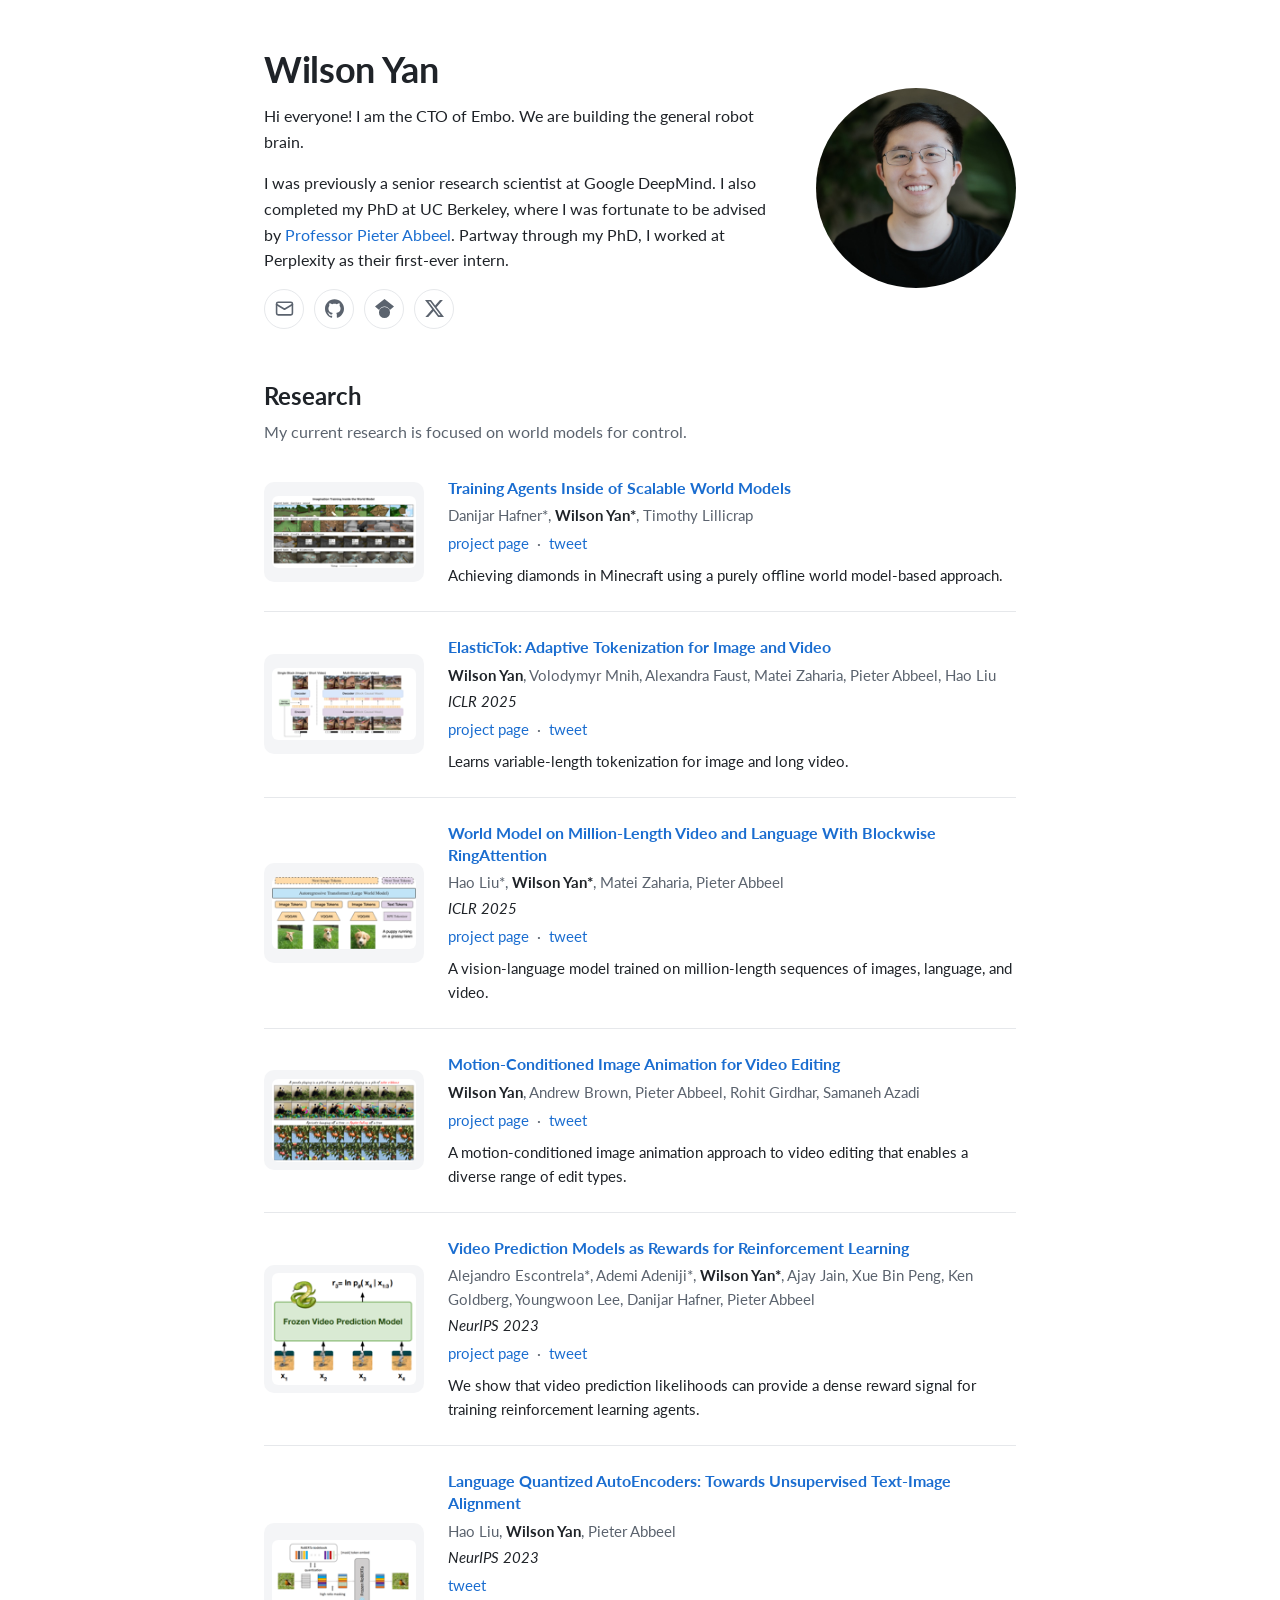
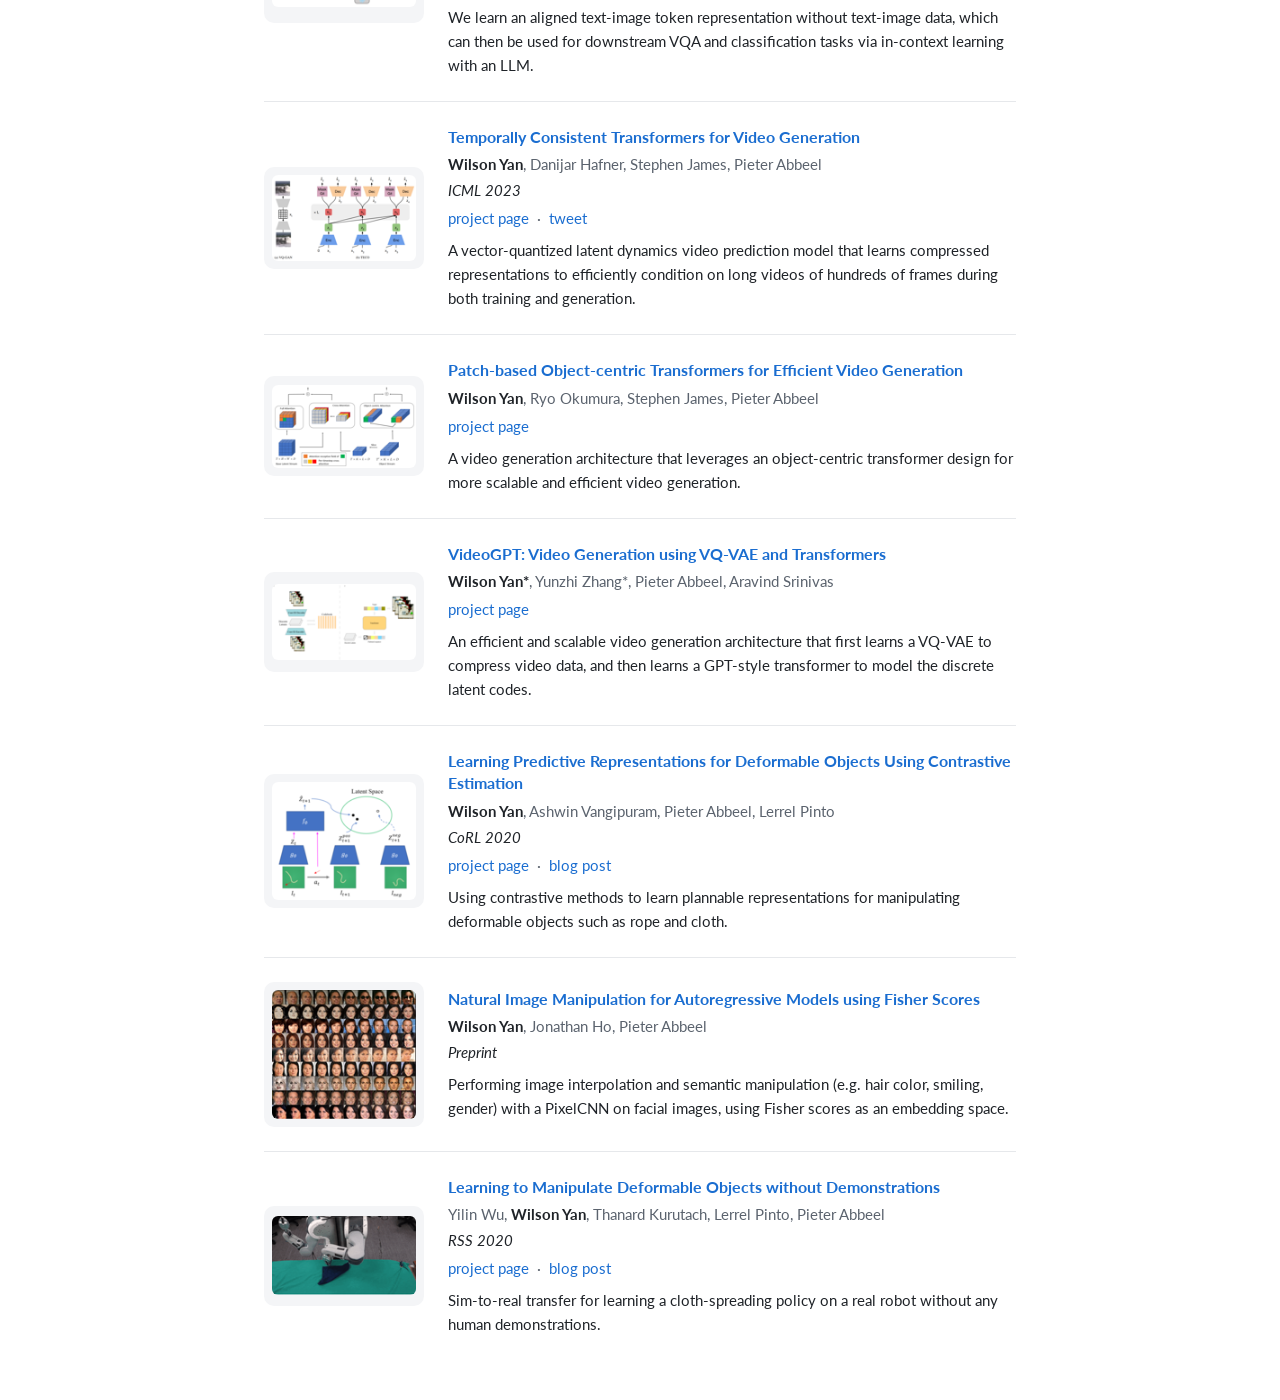
==== commit 50ad59d3: "Add Embo intro and split into two paragraphs Co-Authored-By: Claude Opus 5.5 <noreply@anthropic.com>" ====
--- a/index.html
+++ b/index.html
@@ -21,7 +21,10 @@
       <div class="intro-text">
         <h1>Wilson Yan</h1>
         <p>
-          Hi everyone! I was previously a senior research scientist at Google DeepMind. I also completed my PhD at UC Berkeley, where I was fortunate to be advised by <a href="https://people.eecs.berkeley.edu/~pabbeel/">Professor Pieter Abbeel</a>. Partway through my PhD, I worked at Perplexity as their first-ever intern.
+          Hi everyone! I am the CTO of Embo. We are building the general robot brain.
+        </p>
+        <p>
+          I was previously a senior research scientist at Google DeepMind. I also completed my PhD at UC Berkeley, where I was fortunate to be advised by <a href="https://people.eecs.berkeley.edu/~pabbeel/">Professor Pieter Abbeel</a>. Partway through my PhD, I worked at Perplexity as their first-ever intern.
         </p>
         <ul class="links">
           <li>
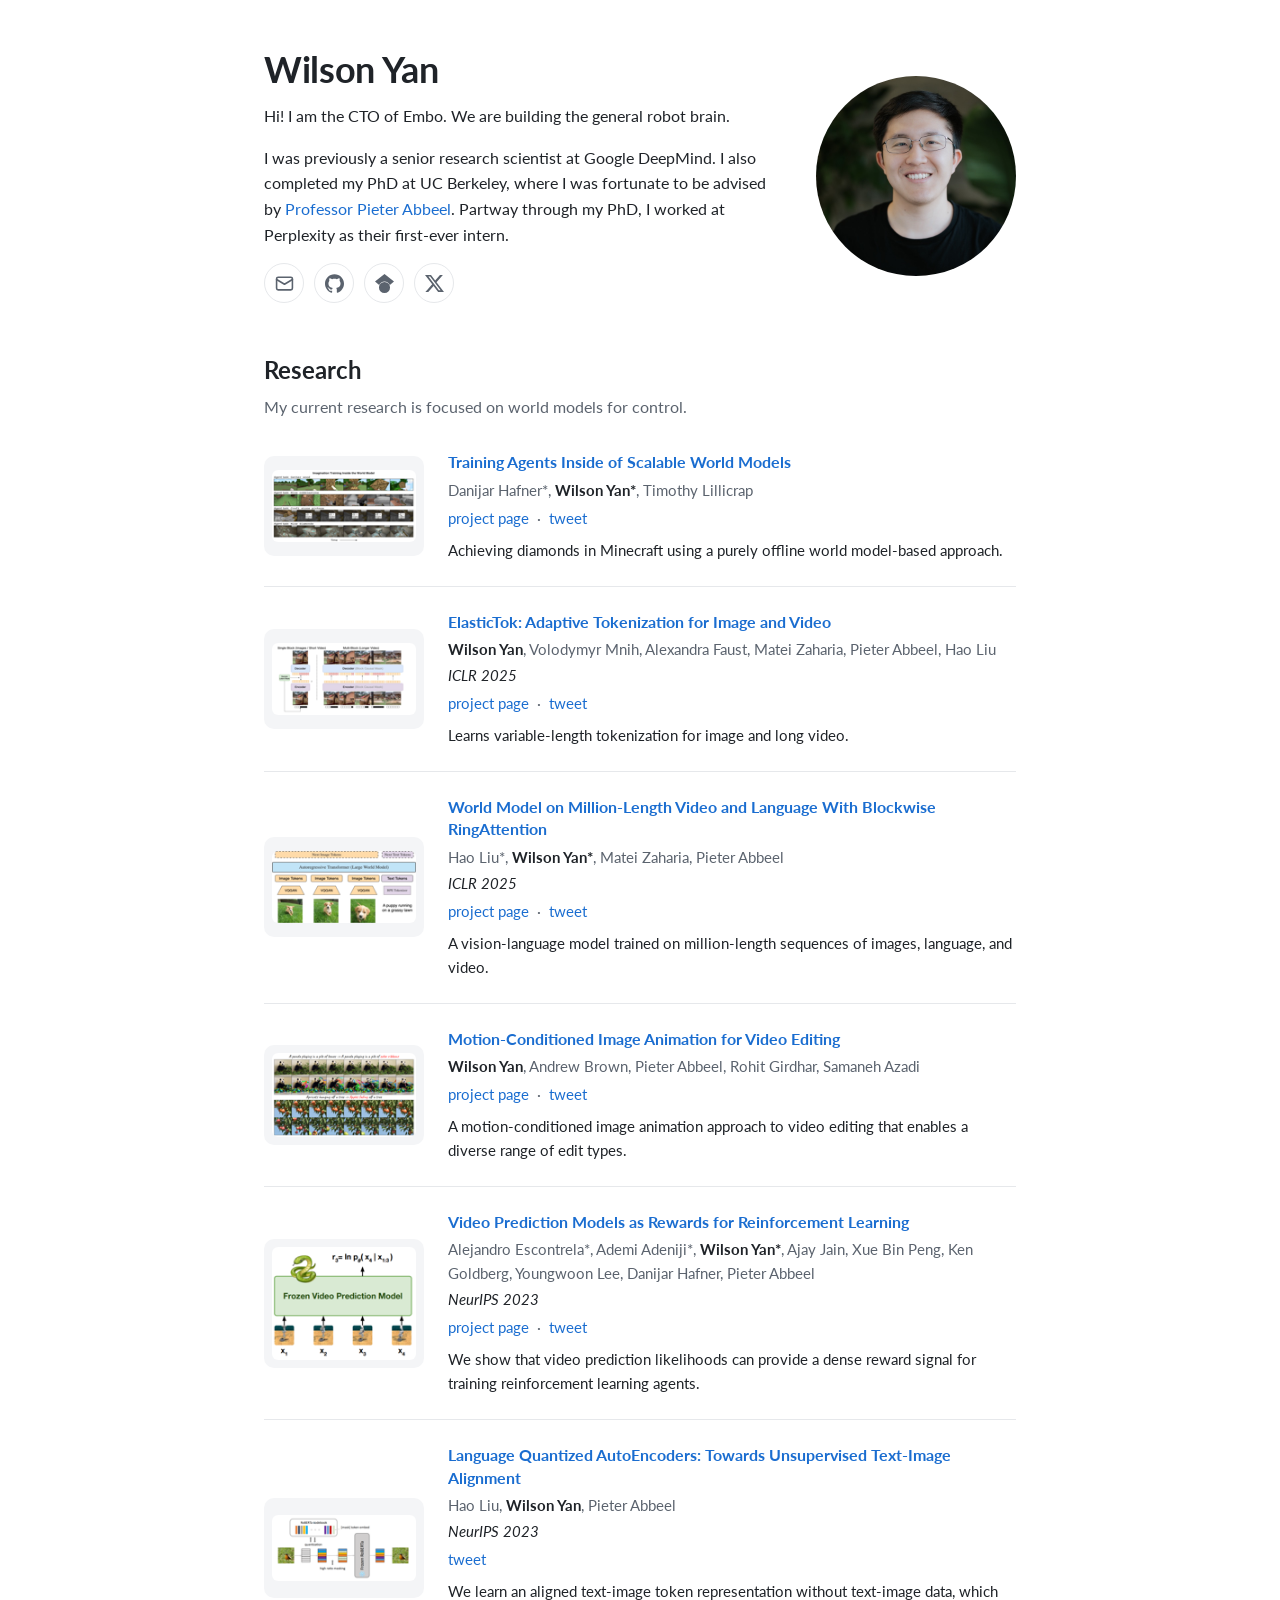
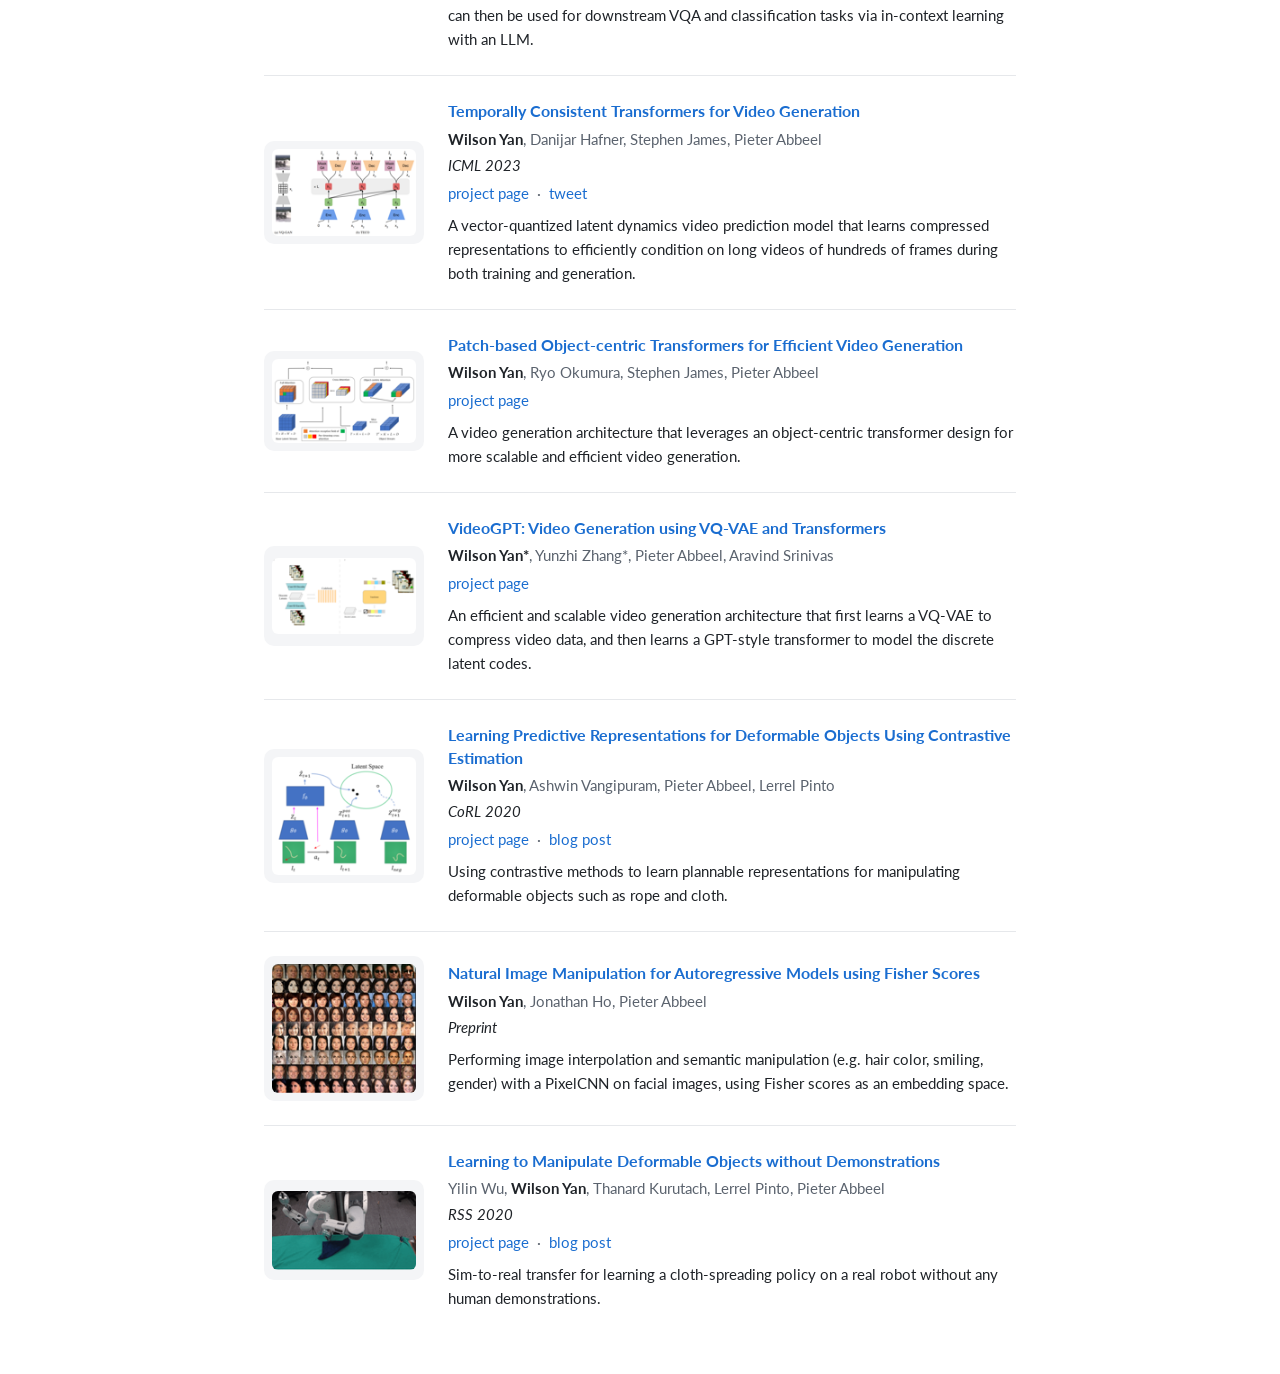
==== commit 4da0093b: "Shorten greeting Co-Authored-By: Claude Opus 5.5 <noreply@anthropic.com>" ====
--- a/index.html
+++ b/index.html
@@ -21,7 +21,7 @@
       <div class="intro-text">
         <h1>Wilson Yan</h1>
         <p>
-          Hi everyone! I am the CTO of Embo. We are building the general robot brain.
+          Hi! I am the CTO of Embo. We are building the general robot brain.
         </p>
         <p>
           I was previously a senior research scientist at Google DeepMind. I also completed my PhD at UC Berkeley, where I was fortunate to be advised by <a href="https://people.eecs.berkeley.edu/~pabbeel/">Professor Pieter Abbeel</a>. Partway through my PhD, I worked at Perplexity as their first-ever intern.
